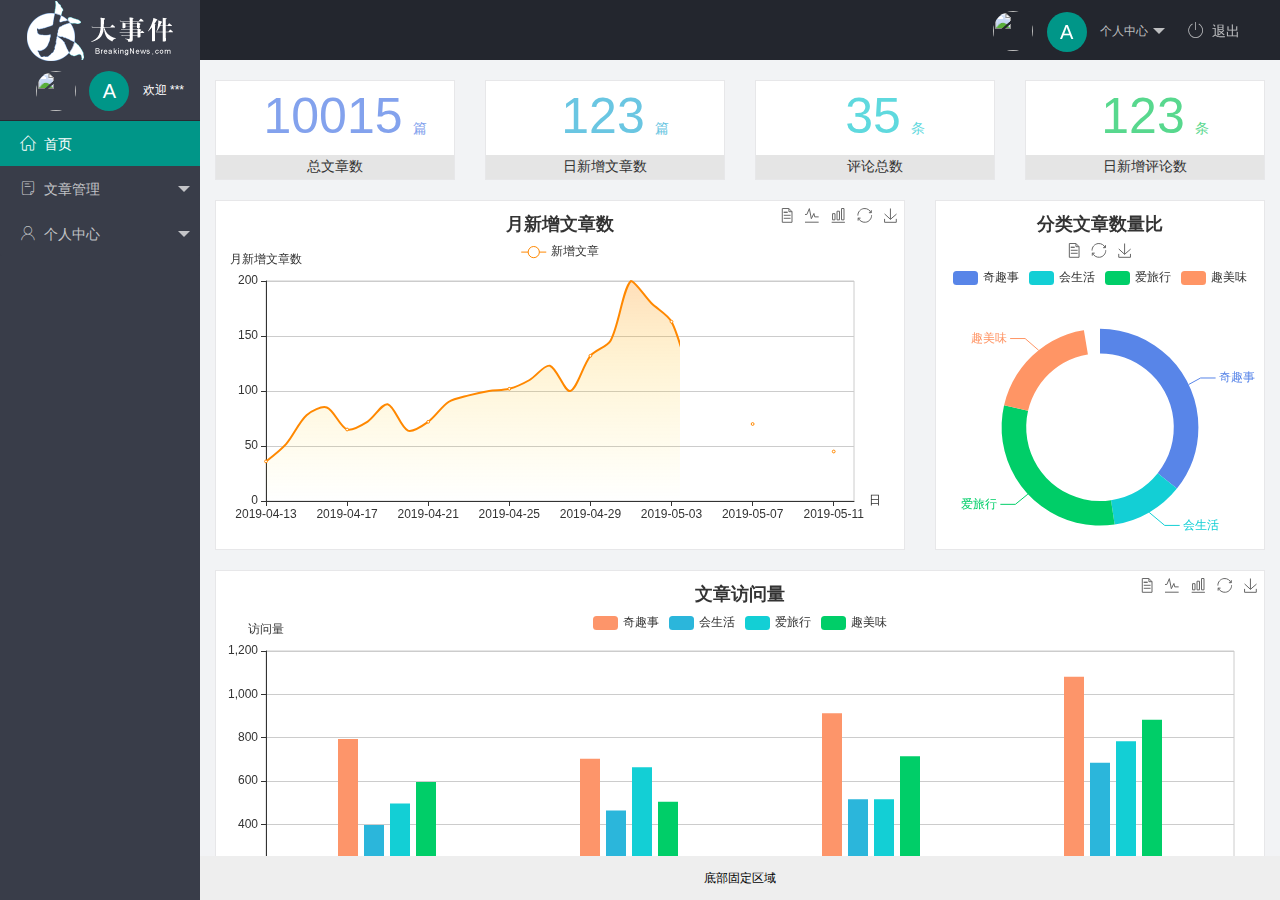
==== index.html @ 60226ea2 "修改了index的部分功能" ====
<!DOCTYPE html>
<html lang="en">

<head>
    <meta charset="UTF-8" />
    <meta http-equiv="X-UA-Compatible" content="IE=edge" />
    <meta name="viewport" content="width=device-width, initial-scale=1.0" />
    <title>Document</title>
    <link rel="stylesheet" href="/assets/lib/layui/css/layui.css" />
    <link rel="stylesheet" href="/assets/fonts/iconfont.css">
    <link rel="stylesheet" href="/assets/css/index.css">
</head>

<body>
    <div class="layui-layout layui-layout-admin">
        <div class="layui-header">
            <div class="layui-logo layui-hide-xs layui-bg-black">
                <img src="/assets/images/logo.png" alt="" />
            </div>

            <ul class="layui-nav layui-layout-right">
                <li class="layui-nav-item layui-hide layui-show-md-inline-block">
                    <!-- 右侧导航栏上面头像 -->
                    <a href="javascript:;" class="userinfo">
                        <img src="http://t.cn/RCzsdCq" class="layui-nav-img" />
                        <span class="text-avatar">A</span>
                        个人中心
                    </a>
                    <dl class="layui-nav-child">
                        <dd><a href="">基本资料</a></dd>
                        <dd><a href="">更换头像</a></dd>
                        <dd><a href="">重置密码</a></dd>
                    </dl>
                </li>
                <li class="layui-nav-item" lay-header-event="menuRight" lay-unselect>
                    <a href="javascript:;" id="btnLogout"><span class="iconfont icon-tuichu"></span>退出</a>
                </li>
            </ul>
        </div>

        <div class="layui-side layui-bg-black">
            <div class="layui-side-scroll">
                <!-- 左侧侧边栏上面头像 -->
                <div class="userinfo">
                    <img src="http://t.cn/RCzsdCq" class="layui-nav-img" />
                    <span class="text-avatar">A</span>
                    <span id="welcome">欢迎 ***</span>
                </div>
                <!-- 左侧导航区域（可配合layui已有的垂直导航） -->
                <ul class="layui-nav layui-nav-tree" lay-shrink="all">
                    <li class="layui-nav-item layui-this"><a href="/home/dashboard.html" target="fm"><span
                                class="iconfont icon-home"></span>首页</a></li>
                    <li class="layui-nav-item">
                        <a class="" href="javascript:;"><span class="iconfont icon-16"></span>文章管理</a>
                        <dl class="layui-nav-child">
                            <dd><a href="javascript:;"><i class="layui-icon layui-icon-app"></i>文章类别</a></dd>
                            <dd><a href="javascript:;"><i class="layui-icon layui-icon-app"></i>文章列表</a></dd>
                            <dd><a href="javascript:;"><i class="layui-icon layui-icon-app"></i>发布文章</a></dd>
                        </dl>
                    </li>
                    <li class="layui-nav-item">
                        <a href="javascript:;"><span class="iconfont icon-user"></span>个人中心</a>
                        <dl class="layui-nav-child">
                            <dd><a href="javascript:;"><i class="layui-icon layui-icon-app"></i>基本资料</a></dd>
                            <dd><a href="javascript:;"><i class="layui-icon layui-icon-app"></i>更换头像</a></dd>
                            <dd><a href="javascript:;"><i class="layui-icon layui-icon-app"></i>重置密码</a></dd>
                        </dl>
                    </li>
                </ul>
            </div>
        </div>

        <div class="layui-body">
            <!-- 内容主体区域 -->
            <iframe name="fm" src="/home/dashboard.html" frameborder="0"></iframe>
        </div>

        <div class="layui-footer">
            <!-- 底部固定区域 -->
            底部固定区域
        </div>
    </div>
    <script src="/assets/lib/layui/layui.all.js"></script>
    <script src="/assets/lib/jquery.js"></script>
    <script src="/assets/js/baseApi.js"></script>
    <script src="/assets/js/index.js"></script>
</body>

</html>
---- assets/lib/layui/css/layui.css ----
/** layui-v2.5.5 MIT License By https://www.layui.com */
 .layui-inline,img{display:inline-block;vertical-align:middle}h1,h2,h3,h4,h5,h6{font-weight:400}.layui-edge,.layui-header,.layui-inline,.layui-main{position:relative}.layui-body,.layui-edge,.layui-elip{overflow:hidden}.layui-btn,.layui-edge,.layui-inline,img{vertical-align:middle}.layui-btn,.layui-disabled,.layui-icon,.layui-unselect{-moz-user-select:none;-webkit-user-select:none;-ms-user-select:none}.layui-elip,.layui-form-checkbox span,.layui-form-pane .layui-form-label{text-overflow:ellipsis;white-space:nowrap}.layui-breadcrumb,.layui-tree-btnGroup{visibility:hidden}blockquote,body,button,dd,div,dl,dt,form,h1,h2,h3,h4,h5,h6,input,li,ol,p,pre,td,textarea,th,ul{margin:0;padding:0;-webkit-tap-highlight-color:rgba(0,0,0,0)}a:active,a:hover{outline:0}img{border:none}li{list-style:none}table{border-collapse:collapse;border-spacing:0}h4,h5,h6{font-size:100%}button,input,optgroup,option,select,textarea{font-family:inherit;font-size:inherit;font-style:inherit;font-weight:inherit;outline:0}pre{white-space:pre-wrap;white-space:-moz-pre-wrap;white-space:-pre-wrap;white-space:-o-pre-wrap;word-wrap:break-word}body{line-height:24px;font:14px Helvetica Neue,Helvetica,PingFang SC,Tahoma,Arial,sans-serif}hr{height:1px;margin:10px 0;border:0;clear:both}a{color:#333;text-decoration:none}a:hover{color:#777}a cite{font-style:normal;*cursor:pointer}.layui-border-box,.layui-border-box *{box-sizing:border-box}.layui-box,.layui-box *{box-sizing:content-box}.layui-clear{clear:both;*zoom:1}.layui-clear:after{content:'\20';clear:both;*zoom:1;display:block;height:0}.layui-inline{*display:inline;*zoom:1}.layui-edge{display:inline-block;width:0;height:0;border-width:6px;border-style:dashed;border-color:transparent}.layui-edge-top{top:-4px;border-bottom-color:#999;border-bottom-style:solid}.layui-edge-right{border-left-color:#999;border-left-style:solid}.layui-edge-bottom{top:2px;border-top-color:#999;border-top-style:solid}.layui-edge-left{border-right-color:#999;border-right-style:solid}.layui-disabled,.layui-disabled:hover{color:#d2d2d2!important;cursor:not-allowed!important}.layui-circle{border-radius:100%}.layui-show{display:block!important}.layui-hide{display:none!important}@font-face{font-family:layui-icon;src:url(../font/iconfont.eot?v=250);src:url(../font/iconfont.eot?v=250#iefix) format('embedded-opentype'),url(../font/iconfont.woff2?v=250) format('woff2'),url(../font/iconfont.woff?v=250) format('woff'),url(../font/iconfont.ttf?v=250) format('truetype'),url(../font/iconfont.svg?v=250#layui-icon) format('svg')}.layui-icon{font-family:layui-icon!important;font-size:16px;font-style:normal;-webkit-font-smoothing:antialiased;-moz-osx-font-smoothing:grayscale}.layui-icon-reply-fill:before{content:"\e611"}.layui-icon-set-fill:before{content:"\e614"}.layui-icon-menu-fill:before{content:"\e60f"}.layui-icon-search:before{content:"\e615"}.layui-icon-share:before{content:"\e641"}.layui-icon-set-sm:before{content:"\e620"}.layui-icon-engine:before{content:"\e628"}.layui-icon-close:before{content:"\1006"}.layui-icon-close-fill:before{content:"\1007"}.layui-icon-chart-screen:before{content:"\e629"}.layui-icon-star:before{content:"\e600"}.layui-icon-circle-dot:before{content:"\e617"}.layui-icon-chat:before{content:"\e606"}.layui-icon-release:before{content:"\e609"}.layui-icon-list:before{content:"\e60a"}.layui-icon-chart:before{content:"\e62c"}.layui-icon-ok-circle:before{content:"\1005"}.layui-icon-layim-theme:before{content:"\e61b"}.layui-icon-table:before{content:"\e62d"}.layui-icon-right:before{content:"\e602"}.layui-icon-left:before{content:"\e603"}.layui-icon-cart-simple:before{content:"\e698"}.layui-icon-face-cry:before{content:"\e69c"}.layui-icon-face-smile:before{content:"\e6af"}.layui-icon-survey:before{content:"\e6b2"}.layui-icon-tree:before{content:"\e62e"}.layui-icon-upload-circle:before{content:"\e62f"}.layui-icon-add-circle:before{content:"\e61f"}.layui-icon-download-circle:before{content:"\e601"}.layui-icon-templeate-1:before{content:"\e630"}.layui-icon-util:before{content:"\e631"}.layui-icon-face-surprised:before{content:"\e664"}.layui-icon-edit:before{content:"\e642"}.layui-icon-speaker:before{content:"\e645"}.layui-icon-down:before{content:"\e61a"}.layui-icon-file:before{content:"\e621"}.layui-icon-layouts:before{content:"\e632"}.layui-icon-rate-half:before{content:"\e6c9"}.layui-icon-add-circle-fine:before{content:"\e608"}.layui-icon-prev-circle:before{content:"\e633"}.layui-icon-read:before{content:"\e705"}.layui-icon-404:before{content:"\e61c"}.layui-icon-carousel:before{content:"\e634"}.layui-icon-help:before{content:"\e607"}.layui-icon-code-circle:before{content:"\e635"}.layui-icon-water:before{content:"\e636"}.layui-icon-username:before{content:"\e66f"}.layui-icon-find-fill:before{content:"\e670"}.layui-icon-about:before{content:"\e60b"}.layui-icon-location:before{content:"\e715"}.layui-icon-up:before{content:"\e619"}.layui-icon-pause:before{content:"\e651"}.layui-icon-date:before{content:"\e637"}.layui-icon-layim-uploadfile:before{content:"\e61d"}.layui-icon-delete:before{content:"\e640"}.layui-icon-play:before{content:"\e652"}.layui-icon-top:before{content:"\e604"}.layui-icon-friends:before{content:"\e612"}.layui-icon-refresh-3:before{content:"\e9aa"}.layui-icon-ok:before{content:"\e605"}.layui-icon-layer:before{content:"\e638"}.layui-icon-face-smile-fine:before{content:"\e60c"}.layui-icon-dollar:before{content:"\e659"}.layui-icon-group:before{content:"\e613"}.layui-icon-layim-download:before{content:"\e61e"}.layui-icon-picture-fine:before{content:"\e60d"}.layui-icon-link:before{content:"\e64c"}.layui-icon-diamond:before{content:"\e735"}.layui-icon-log:before{content:"\e60e"}.layui-icon-rate-solid:before{content:"\e67a"}.layui-icon-fonts-del:before{content:"\e64f"}.layui-icon-unlink:before{content:"\e64d"}.layui-icon-fonts-clear:before{content:"\e639"}.layui-icon-triangle-r:before{content:"\e623"}.layui-icon-circle:before{content:"\e63f"}.layui-icon-radio:before{content:"\e643"}.layui-icon-align-center:before{content:"\e647"}.layui-icon-align-right:before{content:"\e648"}.layui-icon-align-left:before{content:"\e649"}.layui-icon-loading-1:before{content:"\e63e"}.layui-icon-return:before{content:"\e65c"}.layui-icon-fonts-strong:before{content:"\e62b"}.layui-icon-upload:before{content:"\e67c"}.layui-icon-dialogue:before{content:"\e63a"}.layui-icon-video:before{content:"\e6ed"}.layui-icon-headset:before{content:"\e6fc"}.layui-icon-cellphone-fine:before{content:"\e63b"}.layui-icon-add-1:before{content:"\e654"}.layui-icon-face-smile-b:before{content:"\e650"}.layui-icon-fonts-html:before{content:"\e64b"}.layui-icon-form:before{content:"\e63c"}.layui-icon-cart:before{content:"\e657"}.layui-icon-camera-fill:before{content:"\e65d"}.layui-icon-tabs:before{content:"\e62a"}.layui-icon-fonts-code:before{content:"\e64e"}.layui-icon-fire:before{content:"\e756"}.layui-icon-set:before{content:"\e716"}.layui-icon-fonts-u:before{content:"\e646"}.layui-icon-triangle-d:before{content:"\e625"}.layui-icon-tips:before{content:"\e702"}.layui-icon-picture:before{content:"\e64a"}.layui-icon-more-vertical:before{content:"\e671"}.layui-icon-flag:before{content:"\e66c"}.layui-icon-loading:before{content:"\e63d"}.layui-icon-fonts-i:before{content:"\e644"}.layui-icon-refresh-1:before{content:"\e666"}.layui-icon-rmb:before{content:"\e65e"}.layui-icon-home:before{content:"\e68e"}.layui-icon-user:before{content:"\e770"}.layui-icon-notice:before{content:"\e667"}.layui-icon-login-weibo:before{content:"\e675"}.layui-icon-voice:before{content:"\e688"}.layui-icon-upload-drag:before{content:"\e681"}.layui-icon-login-qq:before{content:"\e676"}.layui-icon-snowflake:before{content:"\e6b1"}.layui-icon-file-b:before{content:"\e655"}.layui-icon-template:before{content:"\e663"}.layui-icon-auz:before{content:"\e672"}.layui-icon-console:before{content:"\e665"}.layui-icon-app:before{content:"\e653"}.layui-icon-prev:before{content:"\e65a"}.layui-icon-website:before{content:"\e7ae"}.layui-icon-next:before{content:"\e65b"}.layui-icon-component:before{content:"\e857"}.layui-icon-more:before{content:"\e65f"}.layui-icon-login-wechat:before{content:"\e677"}.layui-icon-shrink-right:before{content:"\e668"}.layui-icon-spread-left:before{content:"\e66b"}.layui-icon-camera:before{content:"\e660"}.layui-icon-note:before{content:"\e66e"}.layui-icon-refresh:before{content:"\e669"}.layui-icon-female:before{content:"\e661"}.layui-icon-male:before{content:"\e662"}.layui-icon-password:before{content:"\e673"}.layui-icon-senior:before{content:"\e674"}.layui-icon-theme:before{content:"\e66a"}.layui-icon-tread:before{content:"\e6c5"}.layui-icon-praise:before{content:"\e6c6"}.layui-icon-star-fill:before{content:"\e658"}.layui-icon-rate:before{content:"\e67b"}.layui-icon-template-1:before{content:"\e656"}.layui-icon-vercode:before{content:"\e679"}.layui-icon-cellphone:before{content:"\e678"}.layui-icon-screen-full:before{content:"\e622"}.layui-icon-screen-restore:before{content:"\e758"}.layui-icon-cols:before{content:"\e610"}.layui-icon-export:before{content:"\e67d"}.layui-icon-print:before{content:"\e66d"}.layui-icon-slider:before{content:"\e714"}.layui-icon-addition:before{content:"\e624"}.layui-icon-subtraction:before{content:"\e67e"}.layui-icon-service:before{content:"\e626"}.layui-icon-transfer:before{content:"\e691"}.layui-main{width:1140px;margin:0 auto}.layui-header{z-index:1000;height:60px}.layui-header a:hover{transition:all .5s;-webkit-transition:all .5s}.layui-side{position:fixed;left:0;top:0;bottom:0;z-index:999;width:200px;overflow-x:hidden}.layui-side-scroll{position:relative;width:220px;height:100%;overflow-x:hidden}.layui-body{position:absolute;left:200px;right:0;top:0;bottom:0;z-index:998;width:auto;overflow-y:auto;box-sizing:border-box}.layui-layout-body{overflow:hidden}.layui-layout-admin .layui-header{background-color:#23262E}.layui-layout-admin .layui-side{top:60px;width:200px;overflow-x:hidden}.layui-layout-admin .layui-body{position:fixed;top:60px;bottom:44px}.layui-layout-admin .layui-main{width:auto;margin:0 15px}.layui-layout-admin .layui-footer{position:fixed;left:200px;right:0;bottom:0;height:44px;line-height:44px;padding:0 15px;background-color:#eee}.layui-layout-admin .layui-logo{position:absolute;left:0;top:0;width:200px;height:100%;line-height:60px;text-align:center;color:#009688;font-size:16px}.layui-layout-admin .layui-header .layui-nav{background:0 0}.layui-layout-left{position:absolute!important;left:200px;top:0}.layui-layout-right{position:absolute!important;right:0;top:0}.layui-container{position:relative;margin:0 auto;padding:0 15px;box-sizing:border-box}.layui-fluid{position:relative;margin:0 auto;padding:0 15px}.layui-row:after,.layui-row:before{content:'';display:block;clear:both}.layui-col-lg1,.layui-col-lg10,.layui-col-lg11,.layui-col-lg12,.layui-col-lg2,.layui-col-lg3,.layui-col-lg4,.layui-col-lg5,.layui-col-lg6,.layui-col-lg7,.layui-col-lg8,.layui-col-lg9,.layui-col-md1,.layui-col-md10,.layui-col-md11,.layui-col-md12,.layui-col-md2,.layui-col-md3,.layui-col-md4,.layui-col-md5,.layui-col-md6,.layui-col-md7,.layui-col-md8,.layui-col-md9,.layui-col-sm1,.layui-col-sm10,.layui-col-sm11,.layui-col-sm12,.layui-col-sm2,.layui-col-sm3,.layui-col-sm4,.layui-col-sm5,.layui-col-sm6,.layui-col-sm7,.layui-col-sm8,.layui-col-sm9,.layui-col-xs1,.layui-col-xs10,.layui-col-xs11,.layui-col-xs12,.layui-col-xs2,.layui-col-xs3,.layui-col-xs4,.layui-col-xs5,.layui-col-xs6,.layui-col-xs7,.layui-col-xs8,.layui-col-xs9{position:relative;display:block;box-sizing:border-box}.layui-col-xs1,.layui-col-xs10,.layui-col-xs11,.layui-col-xs12,.layui-col-xs2,.layui-col-xs3,.layui-col-xs4,.layui-col-xs5,.layui-col-xs6,.layui-col-xs7,.layui-col-xs8,.layui-col-xs9{float:left}.layui-col-xs1{width:8.33333333%}.layui-col-xs2{width:16.66666667%}.layui-col-xs3{width:25%}.layui-col-xs4{width:33.33333333%}.layui-col-xs5{width:41.66666667%}.layui-col-xs6{width:50%}.layui-col-xs7{width:58.33333333%}.layui-col-xs8{width:66.66666667%}.layui-col-xs9{width:75%}.layui-col-xs10{width:83.33333333%}.layui-col-xs11{width:91.66666667%}.layui-col-xs12{width:100%}.layui-col-xs-offset1{margin-left:8.33333333%}.layui-col-xs-offset2{margin-left:16.66666667%}.layui-col-xs-offset3{margin-left:25%}.layui-col-xs-offset4{margin-left:33.33333333%}.layui-col-xs-offset5{margin-left:41.66666667%}.layui-col-xs-offset6{margin-left:50%}.layui-col-xs-offset7{margin-left:58.33333333%}.layui-col-xs-offset8{margin-left:66.66666667%}.layui-col-xs-offset9{margin-left:75%}.layui-col-xs-offset10{margin-left:83.33333333%}.layui-col-xs-offset11{margin-left:91.66666667%}.layui-col-xs-offset12{margin-left:100%}@media screen and (max-width:768px){.layui-hide-xs{display:none!important}.layui-show-xs-block{display:block!important}.layui-show-xs-inline{display:inline!important}.layui-show-xs-inline-block{display:inline-block!important}}@media screen and (min-width:768px){.layui-container{width:750px}.layui-hide-sm{display:none!important}.layui-show-sm-block{display:block!important}.layui-show-sm-inline{display:inline!important}.layui-show-sm-inline-block{display:inline-block!important}.layui-col-sm1,.layui-col-sm10,.layui-col-sm11,.layui-col-sm12,.layui-col-sm2,.layui-col-sm3,.layui-col-sm4,.layui-col-sm5,.layui-col-sm6,.layui-col-sm7,.layui-col-sm8,.layui-col-sm9{float:left}.layui-col-sm1{width:8.33333333%}.layui-col-sm2{width:16.66666667%}.layui-col-sm3{width:25%}.layui-col-sm4{width:33.33333333%}.layui-col-sm5{width:41.66666667%}.layui-col-sm6{width:50%}.layui-col-sm7{width:58.33333333%}.layui-col-sm8{width:66.66666667%}.layui-col-sm9{width:75%}.layui-col-sm10{width:83.33333333%}.layui-col-sm11{width:91.66666667%}.layui-col-sm12{width:100%}.layui-col-sm-offset1{margin-left:8.33333333%}.layui-col-sm-offset2{margin-left:16.66666667%}.layui-col-sm-offset3{margin-left:25%}.layui-col-sm-offset4{margin-left:33.33333333%}.layui-col-sm-offset5{margin-left:41.66666667%}.layui-col-sm-offset6{margin-left:50%}.layui-col-sm-offset7{margin-left:58.33333333%}.layui-col-sm-offset8{margin-left:66.66666667%}.layui-col-sm-offset9{margin-left:75%}.layui-col-sm-offset10{margin-left:83.33333333%}.layui-col-sm-offset11{margin-left:91.66666667%}.layui-col-sm-offset12{margin-left:100%}}@media screen and (min-width:992px){.layui-container{width:970px}.layui-hide-md{display:none!important}.layui-show-md-block{display:block!important}.layui-show-md-inline{display:inline!important}.layui-show-md-inline-block{display:inline-block!important}.layui-col-md1,.layui-col-md10,.layui-col-md11,.layui-col-md12,.layui-col-md2,.layui-col-md3,.layui-col-md4,.layui-col-md5,.layui-col-md6,.layui-col-md7,.layui-col-md8,.layui-col-md9{float:left}.layui-col-md1{width:8.33333333%}.layui-col-md2{width:16.66666667%}.layui-col-md3{width:25%}.layui-col-md4{width:33.33333333%}.layui-col-md5{width:41.66666667%}.layui-col-md6{width:50%}.layui-col-md7{width:58.33333333%}.layui-col-md8{width:66.66666667%}.layui-col-md9{width:75%}.layui-col-md10{width:83.33333333%}.layui-col-md11{width:91.66666667%}.layui-col-md12{width:100%}.layui-col-md-offset1{margin-left:8.33333333%}.layui-col-md-offset2{margin-left:16.66666667%}.layui-col-md-offset3{margin-left:25%}.layui-col-md-offset4{margin-left:33.33333333%}.layui-col-md-offset5{margin-left:41.66666667%}.layui-col-md-offset6{margin-left:50%}.layui-col-md-offset7{margin-left:58.33333333%}.layui-col-md-offset8{margin-left:66.66666667%}.layui-col-md-offset9{margin-left:75%}.layui-col-md-offset10{margin-left:83.33333333%}.layui-col-md-offset11{margin-left:91.66666667%}.layui-col-md-offset12{margin-left:100%}}@media screen and (min-width:1200px){.layui-container{width:1170px}.layui-hide-lg{display:none!important}.layui-show-lg-block{display:block!important}.layui-show-lg-inline{display:inline!important}.layui-show-lg-inline-block{display:inline-block!important}.layui-col-lg1,.layui-col-lg10,.layui-col-lg11,.layui-col-lg12,.layui-col-lg2,.layui-col-lg3,.layui-col-lg4,.layui-col-lg5,.layui-col-lg6,.layui-col-lg7,.layui-col-lg8,.layui-col-lg9{float:left}.layui-col-lg1{width:8.33333333%}.layui-col-lg2{width:16.66666667%}.layui-col-lg3{width:25%}.layui-col-lg4{width:33.33333333%}.layui-col-lg5{width:41.66666667%}.layui-col-lg6{width:50%}.layui-col-lg7{width:58.33333333%}.layui-col-lg8{width:66.66666667%}.layui-col-lg9{width:75%}.layui-col-lg10{width:83.33333333%}.layui-col-lg11{width:91.66666667%}.layui-col-lg12{width:100%}.layui-col-lg-offset1{margin-left:8.33333333%}.layui-col-lg-offset2{margin-left:16.66666667%}.layui-col-lg-offset3{margin-left:25%}.layui-col-lg-offset4{margin-left:33.33333333%}.layui-col-lg-offset5{margin-left:41.66666667%}.layui-col-lg-offset6{margin-left:50%}.layui-col-lg-offset7{margin-left:58.33333333%}.layui-col-lg-offset8{margin-left:66.66666667%}.layui-col-lg-offset9{margin-left:75%}.layui-col-lg-offset10{margin-left:83.33333333%}.layui-col-lg-offset11{margin-left:91.66666667%}.layui-col-lg-offset12{margin-left:100%}}.layui-col-space1{margin:-.5px}.layui-col-space1>*{padding:.5px}.layui-col-space3{margin:-1.5px}.layui-col-space3>*{padding:1.5px}.layui-col-space5{margin:-2.5px}.layui-col-space5>*{padding:2.5px}.layui-col-space8{margin:-3.5px}.layui-col-space8>*{padding:3.5px}.layui-col-space10{margin:-5px}.layui-col-space10>*{padding:5px}.layui-col-space12{margin:-6px}.layui-col-space12>*{padding:6px}.layui-col-space15{margin:-7.5px}.layui-col-space15>*{padding:7.5px}.layui-col-space18{margin:-9px}.layui-col-space18>*{padding:9px}.layui-col-space20{margin:-10px}.layui-col-space20>*{padding:10px}.layui-col-space22{margin:-11px}.layui-col-space22>*{padding:11px}.layui-col-space25{margin:-12.5px}.layui-col-space25>*{padding:12.5px}.layui-col-space30{margin:-15px}.layui-col-space30>*{padding:15px}.layui-btn,.layui-input,.layui-select,.layui-textarea,.layui-upload-button{outline:0;-webkit-appearance:none;transition:all .3s;-webkit-transition:all .3s;box-sizing:border-box}.layui-elem-quote{margin-bottom:10px;padding:15px;line-height:22px;border-left:5px solid #009688;border-radius:0 2px 2px 0;background-color:#f2f2f2}.layui-quote-nm{border-style:solid;border-width:1px 1px 1px 5px;background:0 0}.layui-elem-field{margin-bottom:10px;padding:0;border-width:1px;border-style:solid}.layui-elem-field legend{margin-left:20px;padding:0 10px;font-size:20px;font-weight:300}.layui-field-title{margin:10px 0 20px;border-width:1px 0 0}.layui-field-box{padding:10px 15px}.layui-field-title .layui-field-box{padding:10px 0}.layui-progress{position:relative;height:6px;border-radius:20px;background-color:#e2e2e2}.layui-progress-bar{position:absolute;left:0;top:0;width:0;max-width:100%;height:6px;border-radius:20px;text-align:right;background-color:#5FB878;transition:all .3s;-webkit-transition:all .3s}.layui-progress-big,.layui-progress-big .layui-progress-bar{height:18px;line-height:18px}.layui-progress-text{position:relative;top:-20px;line-height:18px;font-size:12px;color:#666}.layui-progress-big .layui-progress-text{position:static;padding:0 10px;color:#fff}.layui-collapse{border-width:1px;border-style:solid;border-radius:2px}.layui-colla-content,.layui-colla-item{border-top-width:1px;border-top-style:solid}.layui-colla-item:first-child{border-top:none}.layui-colla-title{position:relative;height:42px;line-height:42px;padding:0 15px 0 35px;color:#333;background-color:#f2f2f2;cursor:pointer;font-size:14px;overflow:hidden}.layui-colla-content{display:none;padding:10px 15px;line-height:22px;color:#666}.layui-colla-icon{position:absolute;left:15px;top:0;font-size:14px}.layui-card{margin-bottom:15px;border-radius:2px;background-color:#fff;box-shadow:0 1px 2px 0 rgba(0,0,0,.05)}.layui-card:last-child{margin-bottom:0}.layui-card-header{position:relative;height:42px;line-height:42px;padding:0 15px;border-bottom:1px solid #f6f6f6;color:#333;border-radius:2px 2px 0 0;font-size:14px}.layui-bg-black,.layui-bg-blue,.layui-bg-cyan,.layui-bg-green,.layui-bg-orange,.layui-bg-red{color:#fff!important}.layui-card-body{position:relative;padding:10px 15px;line-height:24px}.layui-card-body[pad15]{padding:15px}.layui-card-body[pad20]{padding:20px}.layui-card-body .layui-table{margin:5px 0}.layui-card .layui-tab{margin:0}.layui-panel-window{position:relative;padding:15px;border-radius:0;border-top:5px solid #E6E6E6;background-color:#fff}.layui-auxiliar-moving{position:fixed;left:0;right:0;top:0;bottom:0;width:100%;height:100%;background:0 0;z-index:9999999999}.layui-form-label,.layui-form-mid,.layui-form-select,.layui-input-block,.layui-input-inline,.layui-textarea{position:relative}.layui-bg-red{background-color:#FF5722!important}.layui-bg-orange{background-color:#FFB800!important}.layui-bg-green{background-color:#009688!important}.layui-bg-cyan{background-color:#2F4056!important}.layui-bg-blue{background-color:#1E9FFF!important}.layui-bg-black{background-color:#393D49!important}.layui-bg-gray{background-color:#eee!important;color:#666!important}.layui-badge-rim,.layui-colla-content,.layui-colla-item,.layui-collapse,.layui-elem-field,.layui-form-pane .layui-form-item[pane],.layui-form-pane .layui-form-label,.layui-input,.layui-layedit,.layui-layedit-tool,.layui-quote-nm,.layui-select,.layui-tab-bar,.layui-tab-card,.layui-tab-title,.layui-tab-title .layui-this:after,.layui-textarea{border-color:#e6e6e6}.layui-timeline-item:before,hr{background-color:#e6e6e6}.layui-text{line-height:22px;font-size:14px;color:#666}.layui-text h1,.layui-text h2,.layui-text h3{font-weight:500;color:#333}.layui-text h1{font-size:30px}.layui-text h2{font-size:24px}.layui-text h3{font-size:18px}.layui-text a:not(.layui-btn){color:#01AAED}.layui-text a:not(.layui-btn):hover{text-decoration:underline}.layui-text ul{padding:5px 0 5px 15px}.layui-text ul li{margin-top:5px;list-style-type:disc}.layui-text em,.layui-word-aux{color:#999!important;padding:0 5px!important}.layui-btn{display:inline-block;height:38px;line-height:38px;padding:0 18px;background-color:#009688;color:#fff;white-space:nowrap;text-align:center;font-size:14px;border:none;border-radius:2px;cursor:pointer}.layui-btn:hover{opacity:.8;filter:alpha(opacity=80);color:#fff}.layui-btn:active{opacity:1;filter:alpha(opacity=100)}.layui-btn+.layui-btn{margin-left:10px}.layui-btn-container{font-size:0}.layui-btn-container .layui-btn{margin-right:10px;margin-bottom:10px}.layui-btn-container .layui-btn+.layui-btn{margin-left:0}.layui-table .layui-btn-container .layui-btn{margin-bottom:9px}.layui-btn-radius{border-radius:100px}.layui-btn .layui-icon{margin-right:3px;font-size:18px;vertical-align:bottom;vertical-align:middle\9}.layui-btn-primary{border:1px solid #C9C9C9;background-color:#fff;color:#555}.layui-btn-primary:hover{border-color:#009688;color:#333}.layui-btn-normal{background-color:#1E9FFF}.layui-btn-warm{background-color:#FFB800}.layui-btn-danger{background-color:#FF5722}.layui-btn-checked{background-color:#5FB878}.layui-btn-disabled,.layui-btn-disabled:active,.layui-btn-disabled:hover{border:1px solid #e6e6e6;background-color:#FBFBFB;color:#C9C9C9;cursor:not-allowed;opacity:1}.layui-btn-lg{height:44px;line-height:44px;padding:0 25px;font-size:16px}.layui-btn-sm{height:30px;line-height:30px;padding:0 10px;font-size:12px}.layui-btn-sm i{font-size:16px!important}.layui-btn-xs{height:22px;line-height:22px;padding:0 5px;font-size:12px}.layui-btn-xs i{font-size:14px!important}.layui-btn-group{display:inline-block;vertical-align:middle;font-size:0}.layui-btn-group .layui-btn{margin-left:0!important;margin-right:0!important;border-left:1px solid rgba(255,255,255,.5);border-radius:0}.layui-btn-group .layui-btn-primary{border-left:none}.layui-btn-group .layui-btn-primary:hover{border-color:#C9C9C9;color:#009688}.layui-btn-group .layui-btn:first-child{border-left:none;border-radius:2px 0 0 2px}.layui-btn-group .layui-btn-primary:first-child{border-left:1px solid #c9c9c9}.layui-btn-group .layui-btn:last-child{border-radius:0 2px 2px 0}.layui-btn-group .layui-btn+.layui-btn{margin-left:0}.layui-btn-group+.layui-btn-group{margin-left:10px}.layui-btn-fluid{width:100%}.layui-input,.layui-select,.layui-textarea{height:38px;line-height:1.3;line-height:38px\9;border-width:1px;border-style:solid;background-color:#fff;border-radius:2px}.layui-input::-webkit-input-placeholder,.layui-select::-webkit-input-placeholder,.layui-textarea::-webkit-input-placeholder{line-height:1.3}.layui-input,.layui-textarea{display:block;width:100%;padding-left:10px}.layui-input:hover,.layui-textarea:hover{border-color:#D2D2D2!important}.layui-input:focus,.layui-textarea:focus{border-color:#C9C9C9!important}.layui-textarea{min-height:100px;height:auto;line-height:20px;padding:6px 10px;resize:vertical}.layui-select{padding:0 10px}.layui-form input[type=checkbox],.layui-form input[type=radio],.layui-form select{display:none}.layui-form [lay-ignore]{display:initial}.layui-form-item{margin-bottom:15px;clear:both;*zoom:1}.layui-form-item:after{content:'\20';clear:both;*zoom:1;display:block;height:0}.layui-form-label{float:left;display:block;padding:9px 15px;width:80px;font-weight:400;line-height:20px;text-align:right}.layui-form-label-col{display:block;float:none;padding:9px 0;line-height:20px;text-align:left}.layui-form-item .layui-inline{margin-bottom:5px;margin-right:10px}.layui-input-block{margin-left:110px;min-height:36px}.layui-input-inline{display:inline-block;vertical-align:middle}.layui-form-item .layui-input-inline{float:left;width:190px;margin-right:10px}.layui-form-text .layui-input-inline{width:auto}.layui-form-mid{float:left;display:block;padding:9px 0!important;line-height:20px;margin-right:10px}.layui-form-danger+.layui-form-select .layui-input,.layui-form-danger:focus{border-color:#FF5722!important}.layui-form-select .layui-input{padding-right:30px;cursor:pointer}.layui-form-select .layui-edge{position:absolute;right:10px;top:50%;margin-top:-3px;cursor:pointer;border-width:6px;border-top-color:#c2c2c2;border-top-style:solid;transition:all .3s;-webkit-transition:all .3s}.layui-form-select dl{display:none;position:absolute;left:0;top:42px;padding:5px 0;z-index:899;min-width:100%;border:1px solid #d2d2d2;max-height:300px;overflow-y:auto;background-color:#fff;border-radius:2px;box-shadow:0 2px 4px rgba(0,0,0,.12);box-sizing:border-box}.layui-form-select dl dd,.layui-form-select dl dt{padding:0 10px;line-height:36px;white-space:nowrap;overflow:hidden;text-overflow:ellipsis}.layui-form-select dl dt{font-size:12px;color:#999}.layui-form-select dl dd{cursor:pointer}.layui-form-select dl dd:hover{background-color:#f2f2f2;-webkit-transition:.5s all;transition:.5s all}.layui-form-select .layui-select-group dd{padding-left:20px}.layui-form-select dl dd.layui-select-tips{padding-left:10px!important;color:#999}.layui-form-select dl dd.layui-this{background-color:#5FB878;color:#fff}.layui-form-checkbox,.layui-form-select dl dd.layui-disabled{background-color:#fff}.layui-form-selected dl{display:block}.layui-form-checkbox,.layui-form-checkbox *,.layui-form-switch{display:inline-block;vertical-align:middle}.layui-form-selected .layui-edge{margin-top:-9px;-webkit-transform:rotate(180deg);transform:rotate(180deg);margin-top:-3px\9}:root .layui-form-selected .layui-edge{margin-top:-9px\0/IE9}.layui-form-selectup dl{top:auto;bottom:42px}.layui-select-none{margin:5px 0;text-align:center;color:#999}.layui-select-disabled .layui-disabled{border-color:#eee!important}.layui-select-disabled .layui-edge{border-top-color:#d2d2d2}.layui-form-checkbox{position:relative;height:30px;line-height:30px;margin-right:10px;padding-right:30px;cursor:pointer;font-size:0;-webkit-transition:.1s linear;transition:.1s linear;box-sizing:border-box}.layui-form-checkbox span{padding:0 10px;height:100%;font-size:14px;border-radius:2px 0 0 2px;background-color:#d2d2d2;color:#fff;overflow:hidden}.layui-form-checkbox:hover span{background-color:#c2c2c2}.layui-form-checkbox i{position:absolute;right:0;top:0;width:30px;height:28px;border:1px solid #d2d2d2;border-left:none;border-radius:0 2px 2px 0;color:#fff;font-size:20px;text-align:center}.layui-form-checkbox:hover i{border-color:#c2c2c2;color:#c2c2c2}.layui-form-checked,.layui-form-checked:hover{border-color:#5FB878}.layui-form-checked span,.layui-form-checked:hover span{background-color:#5FB878}.layui-form-checked i,.layui-form-checked:hover i{color:#5FB878}.layui-form-item .layui-form-checkbox{margin-top:4px}.layui-form-checkbox[lay-skin=primary]{height:auto!important;line-height:normal!important;min-width:18px;min-height:18px;border:none!important;margin-right:0;padding-left:28px;padding-right:0;background:0 0}.layui-form-checkbox[lay-skin=primary] span{padding-left:0;padding-right:15px;line-height:18px;background:0 0;color:#666}.layui-form-checkbox[lay-skin=primary] i{right:auto;left:0;width:16px;height:16px;line-height:16px;border:1px solid #d2d2d2;font-size:12px;border-radius:2px;background-color:#fff;-webkit-transition:.1s linear;transition:.1s linear}.layui-form-checkbox[lay-skin=primary]:hover i{border-color:#5FB878;color:#fff}.layui-form-checked[lay-skin=primary] i{border-color:#5FB878!important;background-color:#5FB878;color:#fff}.layui-checkbox-disbaled[lay-skin=primary] span{background:0 0!important;color:#c2c2c2}.layui-checkbox-disbaled[lay-skin=primary]:hover i{border-color:#d2d2d2}.layui-form-item .layui-form-checkbox[lay-skin=primary]{margin-top:10px}.layui-form-switch{position:relative;height:22px;line-height:22px;min-width:35px;padding:0 5px;margin-top:8px;border:1px solid #d2d2d2;border-radius:20px;cursor:pointer;background-color:#fff;-webkit-transition:.1s linear;transition:.1s linear}.layui-form-switch i{position:absolute;left:5px;top:3px;width:16px;height:16px;border-radius:20px;background-color:#d2d2d2;-webkit-transition:.1s linear;transition:.1s linear}.layui-form-switch em{position:relative;top:0;width:25px;margin-left:21px;padding:0!important;text-align:center!important;color:#999!important;font-style:normal!important;font-size:12px}.layui-form-onswitch{border-color:#5FB878;background-color:#5FB878}.layui-checkbox-disbaled,.layui-checkbox-disbaled i{border-color:#e2e2e2!important}.layui-form-onswitch i{left:100%;margin-left:-21px;background-color:#fff}.layui-form-onswitch em{margin-left:5px;margin-right:21px;color:#fff!important}.layui-checkbox-disbaled span{background-color:#e2e2e2!important}.layui-checkbox-disbaled:hover i{color:#fff!important}[lay-radio]{display:none}.layui-form-radio,.layui-form-radio *{display:inline-block;vertical-align:middle}.layui-form-radio{line-height:28px;margin:6px 10px 0 0;padding-right:10px;cursor:pointer;font-size:0}.layui-form-radio *{font-size:14px}.layui-form-radio>i{margin-right:8px;font-size:22px;color:#c2c2c2}.layui-form-radio>i:hover,.layui-form-radioed>i{color:#5FB878}.layui-radio-disbaled>i{color:#e2e2e2!important}.layui-form-pane .layui-form-label{width:110px;padding:8px 15px;height:38px;line-height:20px;border-width:1px;border-style:solid;border-radius:2px 0 0 2px;text-align:center;background-color:#FBFBFB;overflow:hidden;box-sizing:border-box}.layui-form-pane .layui-input-inline{margin-left:-1px}.layui-form-pane .layui-input-block{margin-left:110px;left:-1px}.layui-form-pane .layui-input{border-radius:0 2px 2px 0}.layui-form-pane .layui-form-text .layui-form-label{float:none;width:100%;border-radius:2px;box-sizing:border-box;text-align:left}.layui-form-pane .layui-form-text .layui-input-inline{display:block;margin:0;top:-1px;clear:both}.layui-form-pane .layui-form-text .layui-input-block{margin:0;left:0;top:-1px}.layui-form-pane .layui-form-text .layui-textarea{min-height:100px;border-radius:0 0 2px 2px}.layui-form-pane .layui-form-checkbox{margin:4px 0 4px 10px}.layui-form-pane .layui-form-radio,.layui-form-pane .layui-form-switch{margin-top:6px;margin-left:10px}.layui-form-pane .layui-form-item[pane]{position:relative;border-width:1px;border-style:solid}.layui-form-pane .layui-form-item[pane] .layui-form-label{position:absolute;left:0;top:0;height:100%;border-width:0 1px 0 0}.layui-form-pane .layui-form-item[pane] .layui-input-inline{margin-left:110px}@media screen and (max-width:450px){.layui-form-item .layui-form-label{text-overflow:ellipsis;overflow:hidden;white-space:nowrap}.layui-form-item .layui-inline{display:block;margin-right:0;margin-bottom:20px;clear:both}.layui-form-item .layui-inline:after{content:'\20';clear:both;display:block;height:0}.layui-form-item .layui-input-inline{display:block;float:none;left:-3px;width:auto;margin:0 0 10px 112px}.layui-form-item .layui-input-inline+.layui-form-mid{margin-left:110px;top:-5px;padding:0}.layui-form-item .layui-form-checkbox{margin-right:5px;margin-bottom:5px}}.layui-layedit{border-width:1px;border-style:solid;border-radius:2px}.layui-layedit-tool{padding:3px 5px;border-bottom-width:1px;border-bottom-style:solid;font-size:0}.layedit-tool-fixed{position:fixed;top:0;border-top:1px solid #e2e2e2}.layui-layedit-tool .layedit-tool-mid,.layui-layedit-tool .layui-icon{display:inline-block;vertical-align:middle;text-align:center;font-size:14px}.layui-layedit-tool .layui-icon{position:relative;width:32px;height:30px;line-height:30px;margin:3px 5px;color:#777;cursor:pointer;border-radius:2px}.layui-layedit-tool .layui-icon:hover{color:#393D49}.layui-layedit-tool .layui-icon:active{color:#000}.layui-layedit-tool .layedit-tool-active{background-color:#e2e2e2;color:#000}.layui-layedit-tool .layui-disabled,.layui-layedit-tool .layui-disabled:hover{color:#d2d2d2;cursor:not-allowed}.layui-layedit-tool .layedit-tool-mid{width:1px;height:18px;margin:0 10px;background-color:#d2d2d2}.layedit-tool-html{width:50px!important;font-size:30px!important}.layedit-tool-b,.layedit-tool-code,.layedit-tool-help{font-size:16px!important}.layedit-tool-d,.layedit-tool-face,.layedit-tool-image,.layedit-tool-unlink{font-size:18px!important}.layedit-tool-image input{position:absolute;font-size:0;left:0;top:0;width:100%;height:100%;opacity:.01;filter:Alpha(opacity=1);cursor:pointer}.layui-layedit-iframe iframe{display:block;width:100%}#LAY_layedit_code{overflow:hidden}.layui-laypage{display:inline-block;*display:inline;*zoom:1;vertical-align:middle;margin:10px 0;font-size:0}.layui-laypage>a:first-child,.layui-laypage>a:first-child em{border-radius:2px 0 0 2px}.layui-laypage>a:last-child,.layui-laypage>a:last-child em{border-radius:0 2px 2px 0}.layui-laypage>:first-child{margin-left:0!important}.layui-laypage>:last-child{margin-right:0!important}.layui-laypage a,.layui-laypage button,.layui-laypage input,.layui-laypage select,.layui-laypage span{border:1px solid #e2e2e2}.layui-laypage a,.layui-laypage span{display:inline-block;*display:inline;*zoom:1;vertical-align:middle;padding:0 15px;height:28px;line-height:28px;margin:0 -1px 5px 0;background-color:#fff;color:#333;font-size:12px}.layui-flow-more a *,.layui-laypage input,.layui-table-view select[lay-ignore]{display:inline-block}.layui-laypage a:hover{color:#009688}.layui-laypage em{font-style:normal}.layui-laypage .layui-laypage-spr{color:#999;font-weight:700}.layui-laypage a{text-decoration:none}.layui-laypage .layui-laypage-curr{position:relative}.layui-laypage .layui-laypage-curr em{position:relative;color:#fff}.layui-laypage .layui-laypage-curr .layui-laypage-em{position:absolute;left:-1px;top:-1px;padding:1px;width:100%;height:100%;background-color:#009688}.layui-laypage-em{border-radius:2px}.layui-laypage-next em,.layui-laypage-prev em{font-family:Sim sun;font-size:16px}.layui-laypage .layui-laypage-count,.layui-laypage .layui-laypage-limits,.layui-laypage .layui-laypage-refresh,.layui-laypage .layui-laypage-skip{margin-left:10px;margin-right:10px;padding:0;border:none}.layui-laypage .layui-laypage-limits,.layui-laypage .layui-laypage-refresh{vertical-align:top}.layui-laypage .layui-laypage-refresh i{font-size:18px;cursor:pointer}.layui-laypage select{height:22px;padding:3px;border-radius:2px;cursor:pointer}.layui-laypage .layui-laypage-skip{height:30px;line-height:30px;color:#999}.layui-laypage button,.layui-laypage input{height:30px;line-height:30px;border-radius:2px;vertical-align:top;background-color:#fff;box-sizing:border-box}.layui-laypage input{width:40px;margin:0 10px;padding:0 3px;text-align:center}.layui-laypage input:focus,.layui-laypage select:focus{border-color:#009688!important}.layui-laypage button{margin-left:10px;padding:0 10px;cursor:pointer}.layui-table,.layui-table-view{margin:10px 0}.layui-flow-more{margin:10px 0;text-align:center;color:#999;font-size:14px}.layui-flow-more a{height:32px;line-height:32px}.layui-flow-more a *{vertical-align:top}.layui-flow-more a cite{padding:0 20px;border-radius:3px;background-color:#eee;color:#333;font-style:normal}.layui-flow-more a cite:hover{opacity:.8}.layui-flow-more a i{font-size:30px;color:#737383}.layui-table{width:100%;background-color:#fff;color:#666}.layui-table tr{transition:all .3s;-webkit-transition:all .3s}.layui-table th{text-align:left;font-weight:400}.layui-table tbody tr:hover,.layui-table thead tr,.layui-table-click,.layui-table-header,.layui-table-hover,.layui-table-mend,.layui-table-patch,.layui-table-tool,.layui-table-total,.layui-table-total tr,.layui-table[lay-even] tr:nth-child(even){background-color:#f2f2f2}.layui-table td,.layui-table th,.layui-table-col-set,.layui-table-fixed-r,.layui-table-grid-down,.layui-table-header,.layui-table-page,.layui-table-tips-main,.layui-table-tool,.layui-table-total,.layui-table-view,.layui-table[lay-skin=line],.layui-table[lay-skin=row]{border-width:1px;border-style:solid;border-color:#e6e6e6}.layui-table td,.layui-table th{position:relative;padding:9px 15px;min-height:20px;line-height:20px;font-size:14px}.layui-table[lay-skin=line] td,.layui-table[lay-skin=line] th{border-width:0 0 1px}.layui-table[lay-skin=row] td,.layui-table[lay-skin=row] th{border-width:0 1px 0 0}.layui-table[lay-skin=nob] td,.layui-table[lay-skin=nob] th{border:none}.layui-table img{max-width:100px}.layui-table[lay-size=lg] td,.layui-table[lay-size=lg] th{padding:15px 30px}.layui-table-view .layui-table[lay-size=lg] .layui-table-cell{height:40px;line-height:40px}.layui-table[lay-size=sm] td,.layui-table[lay-size=sm] th{font-size:12px;padding:5px 10px}.layui-table-view .layui-table[lay-size=sm] .layui-table-cell{height:20px;line-height:20px}.layui-table[lay-data]{display:none}.layui-table-box{position:relative;overflow:hidden}.layui-table-view .layui-table{position:relative;width:auto;margin:0}.layui-table-view .layui-table[lay-skin=line]{border-width:0 1px 0 0}.layui-table-view .layui-table[lay-skin=row]{border-width:0 0 1px}.layui-table-view .layui-table td,.layui-table-view .layui-table th{padding:5px 0;border-top:none;border-left:none}.layui-table-view .layui-table th.layui-unselect .layui-table-cell span{cursor:pointer}.layui-table-view .layui-table td{cursor:default}.layui-table-view .layui-table td[data-edit=text]{cursor:text}.layui-table-view .layui-form-checkbox[lay-skin=primary] i{width:18px;height:18px}.layui-table-view .layui-form-radio{line-height:0;padding:0}.layui-table-view .layui-form-radio>i{margin:0;font-size:20px}.layui-table-init{position:absolute;left:0;top:0;width:100%;height:100%;text-align:center;z-index:110}.layui-table-init .layui-icon{position:absolute;left:50%;top:50%;margin:-15px 0 0 -15px;font-size:30px;color:#c2c2c2}.layui-table-header{border-width:0 0 1px;overflow:hidden}.layui-table-header .layui-table{margin-bottom:-1px}.layui-table-tool .layui-inline[lay-event]{position:relative;width:26px;height:26px;padding:5px;line-height:16px;margin-right:10px;text-align:center;color:#333;border:1px solid #ccc;cursor:pointer;-webkit-transition:.5s all;transition:.5s all}.layui-table-tool .layui-inline[lay-event]:hover{border:1px solid #999}.layui-table-tool-temp{padding-right:120px}.layui-table-tool-self{position:absolute;right:17px;top:10px}.layui-table-tool .layui-table-tool-self .layui-inline[lay-event]{margin:0 0 0 10px}.layui-table-tool-panel{position:absolute;top:29px;left:-1px;padding:5px 0;min-width:150px;min-height:40px;border:1px solid #d2d2d2;text-align:left;overflow-y:auto;background-color:#fff;box-shadow:0 2px 4px rgba(0,0,0,.12)}.layui-table-cell,.layui-table-tool-panel li{overflow:hidden;text-overflow:ellipsis;white-space:nowrap}.layui-table-tool-panel li{padding:0 10px;line-height:30px;-webkit-transition:.5s all;transition:.5s all}.layui-table-tool-panel li .layui-form-checkbox[lay-skin=primary]{width:100%;padding-left:28px}.layui-table-tool-panel li:hover{background-color:#f2f2f2}.layui-table-tool-panel li .layui-form-checkbox[lay-skin=primary] i{position:absolute;left:0;top:0}.layui-table-tool-panel li .layui-form-checkbox[lay-skin=primary] span{padding:0}.layui-table-tool .layui-table-tool-self .layui-table-tool-panel{left:auto;right:-1px}.layui-table-col-set{position:absolute;right:0;top:0;width:20px;height:100%;border-width:0 0 0 1px;background-color:#fff}.layui-table-sort{width:10px;height:20px;margin-left:5px;cursor:pointer!important}.layui-table-sort .layui-edge{position:absolute;left:5px;border-width:5px}.layui-table-sort .layui-table-sort-asc{top:3px;border-top:none;border-bottom-style:solid;border-bottom-color:#b2b2b2}.layui-table-sort .layui-table-sort-asc:hover{border-bottom-color:#666}.layui-table-sort .layui-table-sort-desc{bottom:5px;border-bottom:none;border-top-style:solid;border-top-color:#b2b2b2}.layui-table-sort .layui-table-sort-desc:hover{border-top-color:#666}.layui-table-sort[lay-sort=asc] .layui-table-sort-asc{border-bottom-color:#000}.layui-table-sort[lay-sort=desc] .layui-table-sort-desc{border-top-color:#000}.layui-table-cell{height:28px;line-height:28px;padding:0 15px;position:relative;box-sizing:border-box}.layui-table-cell .layui-form-checkbox[lay-skin=primary]{top:-1px;padding:0}.layui-table-cell .layui-table-link{color:#01AAED}.laytable-cell-checkbox,.laytable-cell-numbers,.laytable-cell-radio,.laytable-cell-space{padding:0;text-align:center}.layui-table-body{position:relative;overflow:auto;margin-right:-1px;margin-bottom:-1px}.layui-table-body .layui-none{line-height:26px;padding:15px;text-align:center;color:#999}.layui-table-fixed{position:absolute;left:0;top:0;z-index:101}.layui-table-fixed .layui-table-body{overflow:hidden}.layui-table-fixed-l{box-shadow:0 -1px 8px rgba(0,0,0,.08)}.layui-table-fixed-r{left:auto;right:-1px;border-width:0 0 0 1px;box-shadow:-1px 0 8px rgba(0,0,0,.08)}.layui-table-fixed-r .layui-table-header{position:relative;overflow:visible}.layui-table-mend{position:absolute;right:-49px;top:0;height:100%;width:50px}.layui-table-tool{position:relative;z-index:890;width:100%;min-height:50px;line-height:30px;padding:10px 15px;border-width:0 0 1px}.layui-table-tool .layui-btn-container{margin-bottom:-10px}.layui-table-page,.layui-table-total{border-width:1px 0 0;margin-bottom:-1px;overflow:hidden}.layui-table-page{position:relative;width:100%;padding:7px 7px 0;height:41px;font-size:12px;white-space:nowrap}.layui-table-page>div{height:26px}.layui-table-page .layui-laypage{margin:0}.layui-table-page .layui-laypage a,.layui-table-page .layui-laypage span{height:26px;line-height:26px;margin-bottom:10px;border:none;background:0 0}.layui-table-page .layui-laypage a,.layui-table-page .layui-laypage span.layui-laypage-curr{padding:0 12px}.layui-table-page .layui-laypage span{margin-left:0;padding:0}.layui-table-page .layui-laypage .layui-laypage-prev{margin-left:-7px!important}.layui-table-page .layui-laypage .layui-laypage-curr .layui-laypage-em{left:0;top:0;padding:0}.layui-table-page .layui-laypage button,.layui-table-page .layui-laypage input{height:26px;line-height:26px}.layui-table-page .layui-laypage input{width:40px}.layui-table-page .layui-laypage button{padding:0 10px}.layui-table-page select{height:18px}.layui-table-patch .layui-table-cell{padding:0;width:30px}.layui-table-edit{position:absolute;left:0;top:0;width:100%;height:100%;padding:0 14px 1px;border-radius:0;box-shadow:1px 1px 20px rgba(0,0,0,.15)}.layui-table-edit:focus{border-color:#5FB878!important}select.layui-table-edit{padding:0 0 0 10px;border-color:#C9C9C9}.layui-table-view .layui-form-checkbox,.layui-table-view .layui-form-radio,.layui-table-view .layui-form-switch{top:0;margin:0;box-sizing:content-box}.layui-table-view .layui-form-checkbox{top:-1px;height:26px;line-height:26px}.layui-table-view .layui-form-checkbox i{height:26px}.layui-table-grid .layui-table-cell{overflow:visible}.layui-table-grid-down{position:absolute;top:0;right:0;width:26px;height:100%;padding:5px 0;border-width:0 0 0 1px;text-align:center;background-color:#fff;color:#999;cursor:pointer}.layui-table-grid-down .layui-icon{position:absolute;top:50%;left:50%;margin:-8px 0 0 -8px}.layui-table-grid-down:hover{background-color:#fbfbfb}body .layui-table-tips .layui-layer-content{background:0 0;padding:0;box-shadow:0 1px 6px rgba(0,0,0,.12)}.layui-table-tips-main{margin:-44px 0 0 -1px;max-height:150px;padding:8px 15px;font-size:14px;overflow-y:scroll;background-color:#fff;color:#666}.layui-table-tips-c{position:absolute;right:-3px;top:-13px;width:20px;height:20px;padding:3px;cursor:pointer;background-color:#666;border-radius:50%;color:#fff}.layui-table-tips-c:hover{background-color:#777}.layui-table-tips-c:before{position:relative;right:-2px}.layui-upload-file{display:none!important;opacity:.01;filter:Alpha(opacity=1)}.layui-upload-drag,.layui-upload-form,.layui-upload-wrap{display:inline-block}.layui-upload-list{margin:10px 0}.layui-upload-choose{padding:0 10px;color:#999}.layui-upload-drag{position:relative;padding:30px;border:1px dashed #e2e2e2;background-color:#fff;text-align:center;cursor:pointer;color:#999}.layui-upload-drag .layui-icon{font-size:50px;color:#009688}.layui-upload-drag[lay-over]{border-color:#009688}.layui-upload-iframe{position:absolute;width:0;height:0;border:0;visibility:hidden}.layui-upload-wrap{position:relative;vertical-align:middle}.layui-upload-wrap .layui-upload-file{display:block!important;position:absolute;left:0;top:0;z-index:10;font-size:100px;width:100%;height:100%;opacity:.01;filter:Alpha(opacity=1);cursor:pointer}.layui-transfer-active,.layui-transfer-box{display:inline-block;vertical-align:middle}.layui-transfer-box,.layui-transfer-header,.layui-transfer-search{border-width:0;border-style:solid;border-color:#e6e6e6}.layui-transfer-box{position:relative;border-width:1px;width:200px;height:360px;border-radius:2px;background-color:#fff}.layui-transfer-box .layui-form-checkbox{width:100%;margin:0!important}.layui-transfer-header{height:38px;line-height:38px;padding:0 10px;border-bottom-width:1px}.layui-transfer-search{position:relative;padding:10px;border-bottom-width:1px}.layui-transfer-search .layui-input{height:32px;padding-left:30px;font-size:12px}.layui-transfer-search .layui-icon-search{position:absolute;left:20px;top:50%;margin-top:-8px;color:#666}.layui-transfer-active{margin:0 15px}.layui-transfer-active .layui-btn{display:block;margin:0;padding:0 15px;background-color:#5FB878;border-color:#5FB878;color:#fff}.layui-transfer-active .layui-btn-disabled{background-color:#FBFBFB;border-color:#e6e6e6;color:#C9C9C9}.layui-transfer-active .layui-btn:first-child{margin-bottom:15px}.layui-transfer-active .layui-btn .layui-icon{margin:0;font-size:14px!important}.layui-transfer-data{padding:5px 0;overflow:auto}.layui-transfer-data li{height:32px;line-height:32px;padding:0 10px}.layui-transfer-data li:hover{background-color:#f2f2f2;transition:.5s all}.layui-transfer-data .layui-none{padding:15px 10px;text-align:center;color:#999}.layui-nav{position:relative;padding:0 20px;background-color:#393D49;color:#fff;border-radius:2px;font-size:0;box-sizing:border-box}.layui-nav *{font-size:14px}.layui-nav .layui-nav-item{position:relative;display:inline-block;*display:inline;*zoom:1;vertical-align:middle;line-height:60px}.layui-nav .layui-nav-item a{display:block;padding:0 20px;color:#fff;color:rgba(255,255,255,.7);transition:all .3s;-webkit-transition:all .3s}.layui-nav .layui-this:after,.layui-nav-bar,.layui-nav-tree .layui-nav-itemed:after{position:absolute;left:0;top:0;width:0;height:5px;background-color:#5FB878;transition:all .2s;-webkit-transition:all .2s}.layui-nav-bar{z-index:1000}.layui-nav .layui-nav-item a:hover,.layui-nav .layui-this a{color:#fff}.layui-nav .layui-this:after{content:'';top:auto;bottom:0;width:100%}.layui-nav-img{width:30px;height:30px;margin-right:10px;border-radius:50%}.layui-nav .layui-nav-more{content:'';width:0;height:0;border-style:solid dashed dashed;border-color:#fff transparent transparent;overflow:hidden;cursor:pointer;transition:all .2s;-webkit-transition:all .2s;position:absolute;top:50%;right:3px;margin-top:-3px;border-width:6px;border-top-color:rgba(255,255,255,.7)}.layui-nav .layui-nav-mored,.layui-nav-itemed>a .layui-nav-more{margin-top:-9px;border-style:dashed dashed solid;border-color:transparent transparent #fff}.layui-nav-child{display:none;position:absolute;left:0;top:65px;min-width:100%;line-height:36px;padding:5px 0;box-shadow:0 2px 4px rgba(0,0,0,.12);border:1px solid #d2d2d2;background-color:#fff;z-index:100;border-radius:2px;white-space:nowrap}.layui-nav .layui-nav-child a{color:#333}.layui-nav .layui-nav-child a:hover{background-color:#f2f2f2;color:#000}.layui-nav-child dd{position:relative}.layui-nav .layui-nav-child dd.layui-this a,.layui-nav-child dd.layui-this{background-color:#5FB878;color:#fff}.layui-nav-child dd.layui-this:after{display:none}.layui-nav-tree{width:200px;padding:0}.layui-nav-tree .layui-nav-item{display:block;width:100%;line-height:45px}.layui-nav-tree .layui-nav-item a{position:relative;height:45px;line-height:45px;text-overflow:ellipsis;overflow:hidden;white-space:nowrap}.layui-nav-tree .layui-nav-item a:hover{background-color:#4E5465}.layui-nav-tree .layui-nav-bar{width:5px;height:0;background-color:#009688}.layui-nav-tree .layui-nav-child dd.layui-this,.layui-nav-tree .layui-nav-child dd.layui-this a,.layui-nav-tree .layui-this,.layui-nav-tree .layui-this>a,.layui-nav-tree .layui-this>a:hover{background-color:#009688;color:#fff}.layui-nav-tree .layui-this:after{display:none}.layui-nav-itemed>a,.layui-nav-tree .layui-nav-title a,.layui-nav-tree .layui-nav-title a:hover{color:#fff!important}.layui-nav-tree .layui-nav-child{position:relative;z-index:0;top:0;border:none;box-shadow:none}.layui-nav-tree .layui-nav-child a{height:40px;line-height:40px;color:#fff;color:rgba(255,255,255,.7)}.layui-nav-tree .layui-nav-child,.layui-nav-tree .layui-nav-child a:hover{background:0 0;color:#fff}.layui-nav-tree .layui-nav-more{right:10px}.layui-nav-itemed>.layui-nav-child{display:block;padding:0;background-color:rgba(0,0,0,.3)!important}.layui-nav-itemed>.layui-nav-child>.layui-this>.layui-nav-child{display:block}.layui-nav-side{position:fixed;top:0;bottom:0;left:0;overflow-x:hidden;z-index:999}.layui-bg-blue .layui-nav-bar,.layui-bg-blue .layui-nav-itemed:after,.layui-bg-blue .layui-this:after{background-color:#93D1FF}.layui-bg-blue .layui-nav-child dd.layui-this{background-color:#1E9FFF}.layui-bg-blue .layui-nav-itemed>a,.layui-nav-tree.layui-bg-blue .layui-nav-title a,.layui-nav-tree.layui-bg-blue .layui-nav-title a:hover{background-color:#007DDB!important}.layui-breadcrumb{font-size:0}.layui-breadcrumb>*{font-size:14px}.layui-breadcrumb a{color:#999!important}.layui-breadcrumb a:hover{color:#5FB878!important}.layui-breadcrumb a cite{color:#666;font-style:normal}.layui-breadcrumb span[lay-separator]{margin:0 10px;color:#999}.layui-tab{margin:10px 0;text-align:left!important}.layui-tab[overflow]>.layui-tab-title{overflow:hidden}.layui-tab-title{position:relative;left:0;height:40px;white-space:nowrap;font-size:0;border-bottom-width:1px;border-bottom-style:solid;transition:all .2s;-webkit-transition:all .2s}.layui-tab-title li{display:inline-block;*display:inline;*zoom:1;vertical-align:middle;font-size:14px;transition:all .2s;-webkit-transition:all .2s;position:relative;line-height:40px;min-width:65px;padding:0 15px;text-align:center;cursor:pointer}.layui-tab-title li a{display:block}.layui-tab-title .layui-this{color:#000}.layui-tab-title .layui-this:after{position:absolute;left:0;top:0;content:'';width:100%;height:41px;border-width:1px;border-style:solid;border-bottom-color:#fff;border-radius:2px 2px 0 0;box-sizing:border-box;pointer-events:none}.layui-tab-bar{position:absolute;right:0;top:0;z-index:10;width:30px;height:39px;line-height:39px;border-width:1px;border-style:solid;border-radius:2px;text-align:center;background-color:#fff;cursor:pointer}.layui-tab-bar .layui-icon{position:relative;display:inline-block;top:3px;transition:all .3s;-webkit-transition:all .3s}.layui-tab-item{display:none}.layui-tab-more{padding-right:30px;height:auto!important;white-space:normal!important}.layui-tab-more li.layui-this:after{border-bottom-color:#e2e2e2;border-radius:2px}.layui-tab-more .layui-tab-bar .layui-icon{top:-2px;top:3px\9;-webkit-transform:rotate(180deg);transform:rotate(180deg)}:root .layui-tab-more .layui-tab-bar .layui-icon{top:-2px\0/IE9}.layui-tab-content{padding:10px}.layui-tab-title li .layui-tab-close{position:relative;display:inline-block;width:18px;height:18px;line-height:20px;margin-left:8px;top:1px;text-align:center;font-size:14px;color:#c2c2c2;transition:all .2s;-webkit-transition:all .2s}.layui-tab-title li .layui-tab-close:hover{border-radius:2px;background-color:#FF5722;color:#fff}.layui-tab-brief>.layui-tab-title .layui-this{color:#009688}.layui-tab-brief>.layui-tab-more li.layui-this:after,.layui-tab-brief>.layui-tab-title .layui-this:after{border:none;border-radius:0;border-bottom:2px solid #5FB878}.layui-tab-brief[overflow]>.layui-tab-title .layui-this:after{top:-1px}.layui-tab-card{border-width:1px;border-style:solid;border-radius:2px;box-shadow:0 2px 5px 0 rgba(0,0,0,.1)}.layui-tab-card>.layui-tab-title{background-color:#f2f2f2}.layui-tab-card>.layui-tab-title li{margin-right:-1px;margin-left:-1px}.layui-tab-card>.layui-tab-title .layui-this{background-color:#fff}.layui-tab-card>.layui-tab-title .layui-this:after{border-top:none;border-width:1px;border-bottom-color:#fff}.layui-tab-card>.layui-tab-title .layui-tab-bar{height:40px;line-height:40px;border-radius:0;border-top:none;border-right:none}.layui-tab-card>.layui-tab-more .layui-this{background:0 0;color:#5FB878}.layui-tab-card>.layui-tab-more .layui-this:after{border:none}.layui-timeline{padding-left:5px}.layui-timeline-item{position:relative;padding-bottom:20px}.layui-timeline-axis{position:absolute;left:-5px;top:0;z-index:10;width:20px;height:20px;line-height:20px;background-color:#fff;color:#5FB878;border-radius:50%;text-align:center;cursor:pointer}.layui-timeline-axis:hover{color:#FF5722}.layui-timeline-item:before{content:'';position:absolute;left:5px;top:0;z-index:0;width:1px;height:100%}.layui-timeline-item:last-child:before{display:none}.layui-timeline-item:first-child:before{display:block}.layui-timeline-content{padding-left:25px}.layui-timeline-title{position:relative;margin-bottom:10px}.layui-badge,.layui-badge-dot,.layui-badge-rim{position:relative;display:inline-block;padding:0 6px;font-size:12px;text-align:center;background-color:#FF5722;color:#fff;border-radius:2px}.layui-badge{height:18px;line-height:18px}.layui-badge-dot{width:8px;height:8px;padding:0;border-radius:50%}.layui-badge-rim{height:18px;line-height:18px;border-width:1px;border-style:solid;background-color:#fff;color:#666}.layui-btn .layui-badge,.layui-btn .layui-badge-dot{margin-left:5px}.layui-nav .layui-badge,.layui-nav .layui-badge-dot{position:absolute;top:50%;margin:-8px 6px 0}.layui-tab-title .layui-badge,.layui-tab-title .layui-badge-dot{left:5px;top:-2px}.layui-carousel{position:relative;left:0;top:0;background-color:#f8f8f8}.layui-carousel>[carousel-item]{position:relative;width:100%;height:100%;overflow:hidden}.layui-carousel>[carousel-item]:before{position:absolute;content:'\e63d';left:50%;top:50%;width:100px;line-height:20px;margin:-10px 0 0 -50px;text-align:center;color:#c2c2c2;font-family:layui-icon!important;font-size:30px;font-style:normal;-webkit-font-smoothing:antialiased;-moz-osx-font-smoothing:grayscale}.layui-carousel>[carousel-item]>*{display:none;position:absolute;left:0;top:0;width:100%;height:100%;background-color:#f8f8f8;transition-duration:.3s;-webkit-transition-duration:.3s}.layui-carousel-updown>*{-webkit-transition:.3s ease-in-out up;transition:.3s ease-in-out up}.layui-carousel-arrow{display:none\9;opacity:0;position:absolute;left:10px;top:50%;margin-top:-18px;width:36px;height:36px;line-height:36px;text-align:center;font-size:20px;border:0;border-radius:50%;background-color:rgba(0,0,0,.2);color:#fff;-webkit-transition-duration:.3s;transition-duration:.3s;cursor:pointer}.layui-carousel-arrow[lay-type=add]{left:auto!important;right:10px}.layui-carousel:hover .layui-carousel-arrow[lay-type=add],.layui-carousel[lay-arrow=always] .layui-carousel-arrow[lay-type=add]{right:20px}.layui-carousel[lay-arrow=always] .layui-carousel-arrow{opacity:1;left:20px}.layui-carousel[lay-arrow=none] .layui-carousel-arrow{display:none}.layui-carousel-arrow:hover,.layui-carousel-ind ul:hover{background-color:rgba(0,0,0,.35)}.layui-carousel:hover .layui-carousel-arrow{display:block\9;opacity:1;left:20px}.layui-carousel-ind{position:relative;top:-35px;width:100%;line-height:0!important;text-align:center;font-size:0}.layui-carousel[lay-indicator=outside]{margin-bottom:30px}.layui-carousel[lay-indicator=outside] .layui-carousel-ind{top:10px}.layui-carousel[lay-indicator=outside] .layui-carousel-ind ul{background-color:rgba(0,0,0,.5)}.layui-carousel[lay-indicator=none] .layui-carousel-ind{display:none}.layui-carousel-ind ul{display:inline-block;padding:5px;background-color:rgba(0,0,0,.2);border-radius:10px;-webkit-transition-duration:.3s;transition-duration:.3s}.layui-carousel-ind li{display:inline-block;width:10px;height:10px;margin:0 3px;font-size:14px;background-color:#e2e2e2;background-color:rgba(255,255,255,.5);border-radius:50%;cursor:pointer;-webkit-transition-duration:.3s;transition-duration:.3s}.layui-carousel-ind li:hover{background-color:rgba(255,255,255,.7)}.layui-carousel-ind li.layui-this{background-color:#fff}.layui-carousel>[carousel-item]>.layui-carousel-next,.layui-carousel>[carousel-item]>.layui-carousel-prev,.layui-carousel>[carousel-item]>.layui-this{display:block}.layui-carousel>[carousel-item]>.layui-this{left:0}.layui-carousel>[carousel-item]>.layui-carousel-prev{left:-100%}.layui-carousel>[carousel-item]>.layui-carousel-next{left:100%}.layui-carousel>[carousel-item]>.layui-carousel-next.layui-carousel-left,.layui-carousel>[carousel-item]>.layui-carousel-prev.layui-carousel-right{left:0}.layui-carousel>[carousel-item]>.layui-this.layui-carousel-left{left:-100%}.layui-carousel>[carousel-item]>.layui-this.layui-carousel-right{left:100%}.layui-carousel[lay-anim=updown] .layui-carousel-arrow{left:50%!important;top:20px;margin:0 0 0 -18px}.layui-carousel[lay-anim=updown]>[carousel-item]>*,.layui-carousel[lay-anim=fade]>[carousel-item]>*{left:0!important}.layui-carousel[lay-anim=updown] .layui-carousel-arrow[lay-type=add]{top:auto!important;bottom:20px}.layui-carousel[lay-anim=updown] .layui-carousel-ind{position:absolute;top:50%;right:20px;width:auto;height:auto}.layui-carousel[lay-anim=updown] .layui-carousel-ind ul{padding:3px 5px}.layui-carousel[lay-anim=updown] .layui-carousel-ind li{display:block;margin:6px 0}.layui-carousel[lay-anim=updown]>[carousel-item]>.layui-this{top:0}.layui-carousel[lay-anim=updown]>[carousel-item]>.layui-carousel-prev{top:-100%}.layui-carousel[lay-anim=updown]>[carousel-item]>.layui-carousel-next{top:100%}.layui-carousel[lay-anim=updown]>[carousel-item]>.layui-carousel-next.layui-carousel-left,.layui-carousel[lay-anim=updown]>[carousel-item]>.layui-carousel-prev.layui-carousel-right{top:0}.layui-carousel[lay-anim=updown]>[carousel-item]>.layui-this.layui-carousel-left{top:-100%}.layui-carousel[lay-anim=updown]>[carousel-item]>.layui-this.layui-carousel-right{top:100%}.layui-carousel[lay-anim=fade]>[carousel-item]>.layui-carousel-next,.layui-carousel[lay-anim=fade]>[carousel-item]>.layui-carousel-prev{opacity:0}.layui-carousel[lay-anim=fade]>[carousel-item]>.layui-carousel-next.layui-carousel-left,.layui-carousel[lay-anim=fade]>[carousel-item]>.layui-carousel-prev.layui-carousel-right{opacity:1}.layui-carousel[lay-anim=fade]>[carousel-item]>.layui-this.layui-carousel-left,.layui-carousel[lay-anim=fade]>[carousel-item]>.layui-this.layui-carousel-right{opacity:0}.layui-fixbar{position:fixed;right:15px;bottom:15px;z-index:999999}.layui-fixbar li{width:50px;height:50px;line-height:50px;margin-bottom:1px;text-align:center;cursor:pointer;font-size:30px;background-color:#9F9F9F;color:#fff;border-radius:2px;opacity:.95}.layui-fixbar li:hover{opacity:.85}.layui-fixbar li:active{opacity:1}.layui-fixbar .layui-fixbar-top{display:none;font-size:40px}body .layui-util-face{border:none;background:0 0}body .layui-util-face .layui-layer-content{padding:0;background-color:#fff;color:#666;box-shadow:none}.layui-util-face .layui-layer-TipsG{display:none}.layui-util-face ul{position:relative;width:372px;padding:10px;border:1px solid #D9D9D9;background-color:#fff;box-shadow:0 0 20px rgba(0,0,0,.2)}.layui-util-face ul li{cursor:pointer;float:left;border:1px solid #e8e8e8;height:22px;width:26px;overflow:hidden;margin:-1px 0 0 -1px;padding:4px 2px;text-align:center}.layui-util-face ul li:hover{position:relative;z-index:2;border:1px solid #eb7350;background:#fff9ec}.layui-code{position:relative;margin:10px 0;padding:15px;line-height:20px;border:1px solid #ddd;border-left-width:6px;background-color:#F2F2F2;color:#333;font-family:Courier New;font-size:12px}.layui-rate,.layui-rate *{display:inline-block;vertical-align:middle}.layui-rate{padding:10px 5px 10px 0;font-size:0}.layui-rate li i.layui-icon{font-size:20px;color:#FFB800;margin-right:5px;transition:all .3s;-webkit-transition:all .3s}.layui-rate li i:hover{cursor:pointer;transform:scale(1.12);-webkit-transform:scale(1.12)}.layui-rate[readonly] li i:hover{cursor:default;transform:scale(1)}.layui-colorpicker{width:26px;height:26px;border:1px solid #e6e6e6;padding:5px;border-radius:2px;line-height:24px;display:inline-block;cursor:pointer;transition:all .3s;-webkit-transition:all .3s}.layui-colorpicker:hover{border-color:#d2d2d2}.layui-colorpicker.layui-colorpicker-lg{width:34px;height:34px;line-height:32px}.layui-colorpicker.layui-colorpicker-sm{width:24px;height:24px;line-height:22px}.layui-colorpicker.layui-colorpicker-xs{width:22px;height:22px;line-height:20px}.layui-colorpicker-trigger-bgcolor{display:block;background:url([data-uri]);border-radius:2px}.layui-colorpicker-trigger-span{display:block;height:100%;box-sizing:border-box;border:1px solid rgba(0,0,0,.15);border-radius:2px;text-align:center}.layui-colorpicker-trigger-i{display:inline-block;color:#FFF;font-size:12px}.layui-colorpicker-trigger-i.layui-icon-close{color:#999}.layui-colorpicker-main{position:absolute;z-index:66666666;width:280px;padding:7px;background:#FFF;border:1px solid #d2d2d2;border-radius:2px;box-shadow:0 2px 4px rgba(0,0,0,.12)}.layui-colorpicker-main-wrapper{height:180px;position:relative}.layui-colorpicker-basis{width:260px;height:100%;position:relative}.layui-colorpicker-basis-white{width:100%;height:100%;position:absolute;top:0;left:0;background:linear-gradient(90deg,#FFF,hsla(0,0%,100%,0))}.layui-colorpicker-basis-black{width:100%;height:100%;position:absolute;top:0;left:0;background:linear-gradient(0deg,#000,transparent)}.layui-colorpicker-basis-cursor{width:10px;height:10px;border:1px solid #FFF;border-radius:50%;position:absolute;top:-3px;right:-3px;cursor:pointer}.layui-colorpicker-side{position:absolute;top:0;right:0;width:12px;height:100%;background:linear-gradient(red,#FF0,#0F0,#0FF,#00F,#F0F,red)}.layui-colorpicker-side-slider{width:100%;height:5px;box-shadow:0 0 1px #888;box-sizing:border-box;background:#FFF;border-radius:1px;border:1px solid #f0f0f0;cursor:pointer;position:absolute;left:0}.layui-colorpicker-main-alpha{display:none;height:12px;margin-top:7px;background:url([data-uri])}.layui-colorpicker-alpha-bgcolor{height:100%;position:relative}.layui-colorpicker-alpha-slider{width:5px;height:100%;box-shadow:0 0 1px #888;box-sizing:border-box;background:#FFF;border-radius:1px;border:1px solid #f0f0f0;cursor:pointer;position:absolute;top:0}.layui-colorpicker-main-pre{padding-top:7px;font-size:0}.layui-colorpicker-pre{width:20px;height:20px;border-radius:2px;display:inline-block;margin-left:6px;margin-bottom:7px;cursor:pointer}.layui-colorpicker-pre:nth-child(11n+1){margin-left:0}.layui-colorpicker-pre-isalpha{background:url([data-uri])}.layui-colorpicker-pre.layui-this{box-shadow:0 0 3px 2px rgba(0,0,0,.15)}.layui-colorpicker-pre>div{height:100%;border-radius:2px}.layui-colorpicker-main-input{text-align:right;padding-top:7px}.layui-colorpicker-main-input .layui-btn-container .layui-btn{margin:0 0 0 10px}.layui-colorpicker-main-input div.layui-inline{float:left;margin-right:10px;font-size:14px}.layui-colorpicker-main-input input.layui-input{width:150px;height:30px;color:#666}.layui-slider{height:4px;background:#e2e2e2;border-radius:3px;position:relative;cursor:pointer}.layui-slider-bar{border-radius:3px;position:absolute;height:100%}.layui-slider-step{position:absolute;top:0;width:4px;height:4px;border-radius:50%;background:#FFF;-webkit-transform:translateX(-50%);transform:translateX(-50%)}.layui-slider-wrap{width:36px;height:36px;position:absolute;top:-16px;-webkit-transform:translateX(-50%);transform:translateX(-50%);z-index:10;text-align:center}.layui-slider-wrap-btn{width:12px;height:12px;border-radius:50%;background:#FFF;display:inline-block;vertical-align:middle;cursor:pointer;transition:.3s}.layui-slider-wrap:after{content:"";height:100%;display:inline-block;vertical-align:middle}.layui-slider-wrap-btn.layui-slider-hover,.layui-slider-wrap-btn:hover{transform:scale(1.2)}.layui-slider-wrap-btn.layui-disabled:hover{transform:scale(1)!important}.layui-slider-tips{position:absolute;top:-42px;z-index:66666666;white-space:nowrap;display:none;-webkit-transform:translateX(-50%);transform:translateX(-50%);color:#FFF;background:#000;border-radius:3px;height:25px;line-height:25px;padding:0 10px}.layui-slider-tips:after{content:'';position:absolute;bottom:-12px;left:50%;margin-left:-6px;width:0;height:0;border-width:6px;border-style:solid;border-color:#000 transparent transparent}.layui-slider-input{width:70px;height:32px;border:1px solid #e6e6e6;border-radius:3px;font-size:16px;line-height:32px;position:absolute;right:0;top:-15px}.layui-slider-input-btn{display:none;position:absolute;top:0;right:0;width:20px;height:100%;border-left:1px solid #d2d2d2}.layui-slider-input-btn i{cursor:pointer;position:absolute;right:0;bottom:0;width:20px;height:50%;font-size:12px;line-height:16px;text-align:center;color:#999}.layui-slider-input-btn i:first-child{top:0;border-bottom:1px solid #d2d2d2}.layui-slider-input-txt{height:100%;font-size:14px}.layui-slider-input-txt input{height:100%;border:none}.layui-slider-input-btn i:hover{color:#009688}.layui-slider-vertical{width:4px;margin-left:34px}.layui-slider-vertical .layui-slider-bar{width:4px}.layui-slider-vertical .layui-slider-step{top:auto;left:0;-webkit-transform:translateY(50%);transform:translateY(50%)}.layui-slider-vertical .layui-slider-wrap{top:auto;left:-16px;-webkit-transform:translateY(50%);transform:translateY(50%)}.layui-slider-vertical .layui-slider-tips{top:auto;left:2px}@media \0screen{.layui-slider-wrap-btn{margin-left:-20px}.layui-slider-vertical .layui-slider-wrap-btn{margin-left:0;margin-bottom:-20px}.layui-slider-vertical .layui-slider-tips{margin-left:-8px}.layui-slider>span{margin-left:8px}}.layui-tree{line-height:22px}.layui-tree .layui-form-checkbox{margin:0!important}.layui-tree-set{width:100%;position:relative}.layui-tree-pack{display:none;padding-left:20px;position:relative}.layui-tree-iconClick,.layui-tree-main{display:inline-block;vertical-align:middle}.layui-tree-line .layui-tree-pack{padding-left:27px}.layui-tree-line .layui-tree-set .layui-tree-set:after{content:'';position:absolute;top:14px;left:-9px;width:17px;height:0;border-top:1px dotted #c0c4cc}.layui-tree-entry{position:relative;padding:3px 0;height:20px;white-space:nowrap}.layui-tree-entry:hover{background-color:#eee}.layui-tree-line .layui-tree-entry:hover{background-color:rgba(0,0,0,0)}.layui-tree-line .layui-tree-entry:hover .layui-tree-txt{color:#999;text-decoration:underline;transition:.3s}.layui-tree-main{cursor:pointer;padding-right:10px}.layui-tree-line .layui-tree-set:before{content:'';position:absolute;top:0;left:-9px;width:0;height:100%;border-left:1px dotted #c0c4cc}.layui-tree-line .layui-tree-set.layui-tree-setLineShort:before{height:13px}.layui-tree-line .layui-tree-set.layui-tree-setHide:before{height:0}.layui-tree-iconClick{position:relative;height:20px;line-height:20px;margin:0 10px;color:#c0c4cc}.layui-tree-icon{height:12px;line-height:12px;width:12px;text-align:center;border:1px solid #c0c4cc}.layui-tree-iconClick .layui-icon{font-size:18px}.layui-tree-icon .layui-icon{font-size:12px;color:#666}.layui-tree-iconArrow{padding:0 5px}.layui-tree-iconArrow:after{content:'';position:absolute;left:4px;top:3px;z-index:100;width:0;height:0;border-width:5px;border-style:solid;border-color:transparent transparent transparent #c0c4cc;transition:.5s}.layui-tree-btnGroup,.layui-tree-editInput{position:relative;vertical-align:middle;display:inline-block}.layui-tree-spread>.layui-tree-entry>.layui-tree-iconClick>.layui-tree-iconArrow:after{transform:rotate(90deg) translate(3px,4px)}.layui-tree-txt{display:inline-block;vertical-align:middle;color:#555}.layui-tree-search{margin-bottom:15px;color:#666}.layui-tree-btnGroup .layui-icon{display:inline-block;vertical-align:middle;padding:0 2px;cursor:pointer}.layui-tree-btnGroup .layui-icon:hover{color:#999;transition:.3s}.layui-tree-entry:hover .layui-tree-btnGroup{visibility:visible}.layui-tree-editInput{height:20px;line-height:20px;padding:0 3px;border:none;background-color:rgba(0,0,0,.05)}.layui-tree-emptyText{text-align:center;color:#999}.layui-anim{-webkit-animation-duration:.3s;animation-duration:.3s;-webkit-animation-fill-mode:both;animation-fill-mode:both}.layui-anim.layui-icon{display:inline-block}.layui-anim-loop{-webkit-animation-iteration-count:infinite;animation-iteration-count:infinite}.layui-trans,.layui-trans a{transition:all .3s;-webkit-transition:all .3s}@-webkit-keyframes layui-rotate{from{-webkit-transform:rotate(0)}to{-webkit-transform:rotate(360deg)}}@keyframes layui-rotate{from{transform:rotate(0)}to{transform:rotate(360deg)}}.layui-anim-rotate{-webkit-animation-name:layui-rotate;animation-name:layui-rotate;-webkit-animation-duration:1s;animation-duration:1s;-webkit-animation-timing-function:linear;animation-timing-function:linear}@-webkit-keyframes layui-up{from{-webkit-transform:translate3d(0,100%,0);opacity:.3}to{-webkit-transform:translate3d(0,0,0);opacity:1}}@keyframes layui-up{from{transform:translate3d(0,100%,0);opacity:.3}to{transform:translate3d(0,0,0);opacity:1}}.layui-anim-up{-webkit-animation-name:layui-up;animation-name:layui-up}@-webkit-keyframes layui-upbit{from{-webkit-transform:translate3d(0,30px,0);opacity:.3}to{-webkit-transform:translate3d(0,0,0);opacity:1}}@keyframes layui-upbit{from{transform:translate3d(0,30px,0);opacity:.3}to{transform:translate3d(0,0,0);opacity:1}}.layui-anim-upbit{-webkit-animation-name:layui-upbit;animation-name:layui-upbit}@-webkit-keyframes layui-scale{0%{opacity:.3;-webkit-transform:scale(.5)}100%{opacity:1;-webkit-transform:scale(1)}}@keyframes layui-scale{0%{opacity:.3;-ms-transform:scale(.5);transform:scale(.5)}100%{opacity:1;-ms-transform:scale(1);transform:scale(1)}}.layui-anim-scale{-webkit-animation-name:layui-scale;animation-name:layui-scale}@-webkit-keyframes layui-scale-spring{0%{opacity:.5;-webkit-transform:scale(.5)}80%{opacity:.8;-webkit-transform:scale(1.1)}100%{opacity:1;-webkit-transform:scale(1)}}@keyframes layui-scale-spring{0%{opacity:.5;transform:scale(.5)}80%{opacity:.8;transform:scale(1.1)}100%{opacity:1;transform:scale(1)}}.layui-anim-scaleSpring{-webkit-animation-name:layui-scale-spring;animation-name:layui-scale-spring}@-webkit-keyframes layui-fadein{0%{opacity:0}100%{opacity:1}}@keyframes layui-fadein{0%{opacity:0}100%{opacity:1}}.layui-anim-fadein{-webkit-animation-name:layui-fadein;animation-name:layui-fadein}@-webkit-keyframes layui-fadeout{0%{opacity:1}100%{opacity:0}}@keyframes layui-fadeout{0%{opacity:1}100%{opacity:0}}.layui-anim-fadeout{-webkit-animation-name:layui-fadeout;animation-name:layui-fadeout}
---- assets/fonts/iconfont.css ----
@font-face {font-family: "iconfont";
  src: url('iconfont.eot?t=1576139966484'); /* IE9 */
  src: url('iconfont.eot?t=1576139966484#iefix') format('embedded-opentype'), /* IE6-IE8 */
  url('[data-uri]') format('woff2'),
  url('iconfont.woff?t=1576139966484') format('woff'),
  url('iconfont.ttf?t=1576139966484') format('truetype'), /* chrome, firefox, opera, Safari, Android, iOS 4.2+ */
  url('iconfont.svg?t=1576139966484#iconfont') format('svg'); /* iOS 4.1- */
}

.iconfont {
  font-family: "iconfont" !important;
  font-size: 16px;
  font-style: normal;
  -webkit-font-smoothing: antialiased;
  -moz-osx-font-smoothing: grayscale;
}

.icon-home:before {
  content: "\e6a9";
}

.icon-user:before {
  content: "\e614";
}

.icon-pinglun:before {
  content: "\e616";
}

.icon-tuichu:before {
  content: "\e865";
}

.icon-16:before {
  content: "\e615";
}
---- assets/css/index.css ----
.layui-footer {
  text-align: center;
  font-size: 12px;
}

.iconfont {
  margin-right: 8px;
}

.layui-icon {
  margin-right: 8px;
  margin-left: 20px;
}

iframe {
  width: 100%;
  height: 100%;
}

.layui-body {
  overflow: hidden;
}

a {
  transition: none !important;
}
.userinfo {
  height: 60px;
  line-height: 60px;
  text-align: center;
  font-size: 12px;
  user-select: none;
}

.layui-side-scroll .userinfo {
  border-bottom: 1px solid #282b33;
}

.layui-nav-img {
  width: 40px;
  height: 40px;
}

.text-avatar {
  display: inline-block;
  width: 40px;
  height: 40px;
  background-color: #009688;
  border-radius: 50%;
  line-height: 40px;
  text-align: center;
  font-size: 20px;
  color: #fff;
  position: relative;
  top: 4px;
  margin-right: 10px;
}
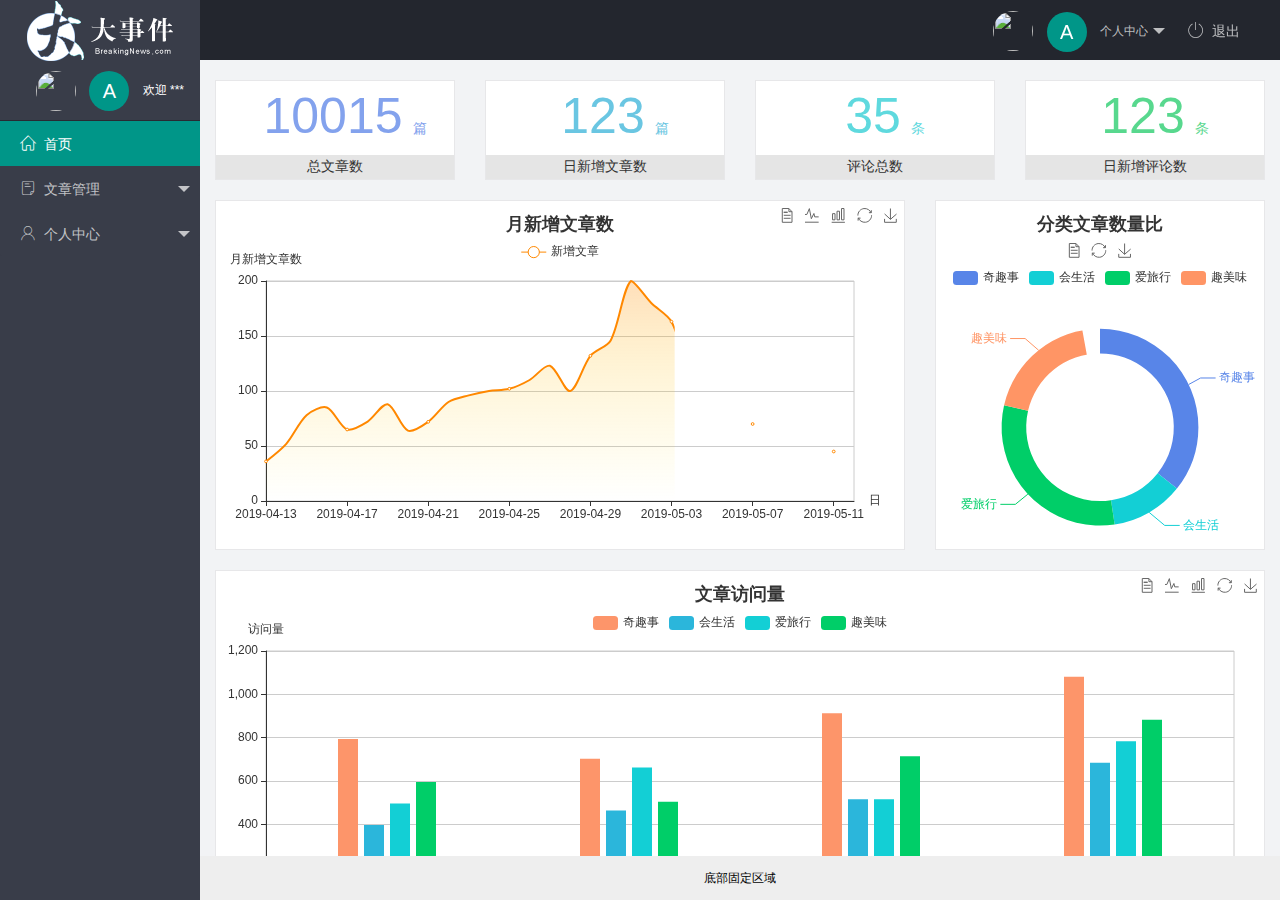
==== commit 7e2ca2cd: "完成了个人中心模块" ====
--- a/index.html
+++ b/index.html
@@ -27,9 +27,9 @@
                         个人中心
                     </a>
                     <dl class="layui-nav-child">
-                        <dd><a href="">基本资料</a></dd>
-                        <dd><a href="">更换头像</a></dd>
-                        <dd><a href="">重置密码</a></dd>
+                        <dd><a href="/user/user_info.html" target="fm">基本资料</a></dd>
+                        <dd><a href="/user/user_avatar.html" target="fm">更换头像</a></dd>
+                        <dd><a href="/user/user_pwd.html" target="fm">重置密码</a></dd>
                     </dl>
                 </li>
                 <li class="layui-nav-item" lay-header-event="menuRight" lay-unselect>
@@ -61,9 +61,12 @@
                     <li class="layui-nav-item">
                         <a href="javascript:;"><span class="iconfont icon-user"></span>个人中心</a>
                         <dl class="layui-nav-child">
-                            <dd><a href="javascript:;"><i class="layui-icon layui-icon-app"></i>基本资料</a></dd>
-                            <dd><a href="javascript:;"><i class="layui-icon layui-icon-app"></i>更换头像</a></dd>
-                            <dd><a href="javascript:;"><i class="layui-icon layui-icon-app"></i>重置密码</a></dd>
+                            <dd><a href="/user/user_info.html" target="fm"><i
+                                        class="layui-icon layui-icon-app"></i>基本资料</a></dd>
+                            <dd><a href="/user/user_avatar.html" target="fm"><i
+                                        class="layui-icon layui-icon-app"></i>更换头像</a></dd>
+                            <dd><a href="/user/user_pwd.html" target="fm"><i
+                                        class="layui-icon layui-icon-app"></i>重置密码</a></dd>
                         </dl>
                     </li>
                 </ul>
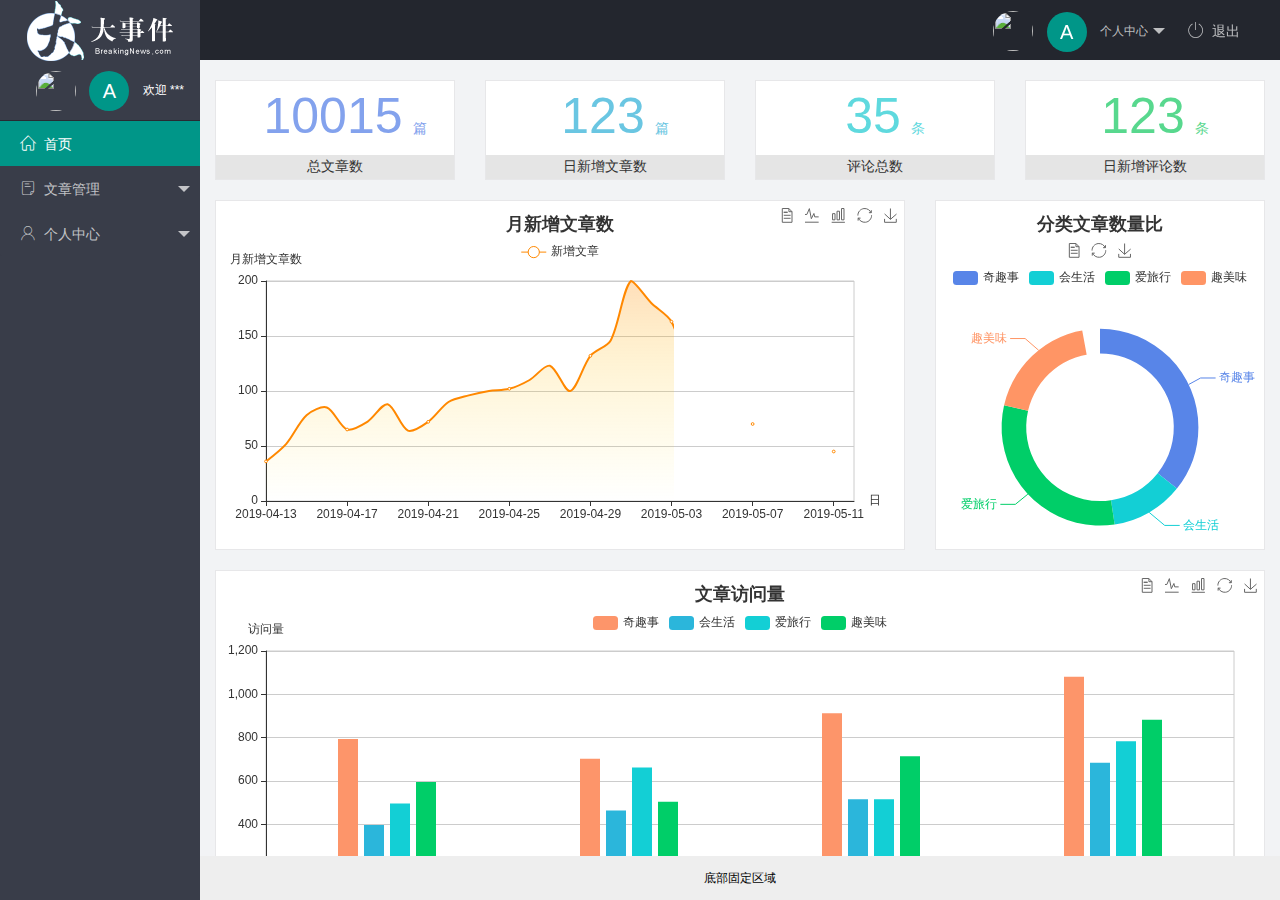
==== commit 493dcad0: "完成文章管理相关功能的开发" ====
--- a/index.html
+++ b/index.html
@@ -53,9 +53,9 @@
                     <li class="layui-nav-item">
                         <a class="" href="javascript:;"><span class="iconfont icon-16"></span>文章管理</a>
                         <dl class="layui-nav-child">
-                            <dd><a href="javascript:;"><i class="layui-icon layui-icon-app"></i>文章类别</a></dd>
-                            <dd><a href="javascript:;"><i class="layui-icon layui-icon-app"></i>文章列表</a></dd>
-                            <dd><a href="javascript:;"><i class="layui-icon layui-icon-app"></i>发布文章</a></dd>
+                            <dd><a href="/article/art_cate.html" target="fm"><i class="layui-icon layui-icon-app"></i>文章类别</a></dd>
+                            <dd id="change"><a href="/article/art_list.html" target="fm"><i class="layui-icon layui-icon-app"></i>文章列表</a></dd>
+                            <dd><a href="/article/art_pub.html" target="fm"><i class="layui-icon layui-icon-app"></i>发布文章</a></dd>
                         </dl>
                     </li>
                     <li class="layui-nav-item">
